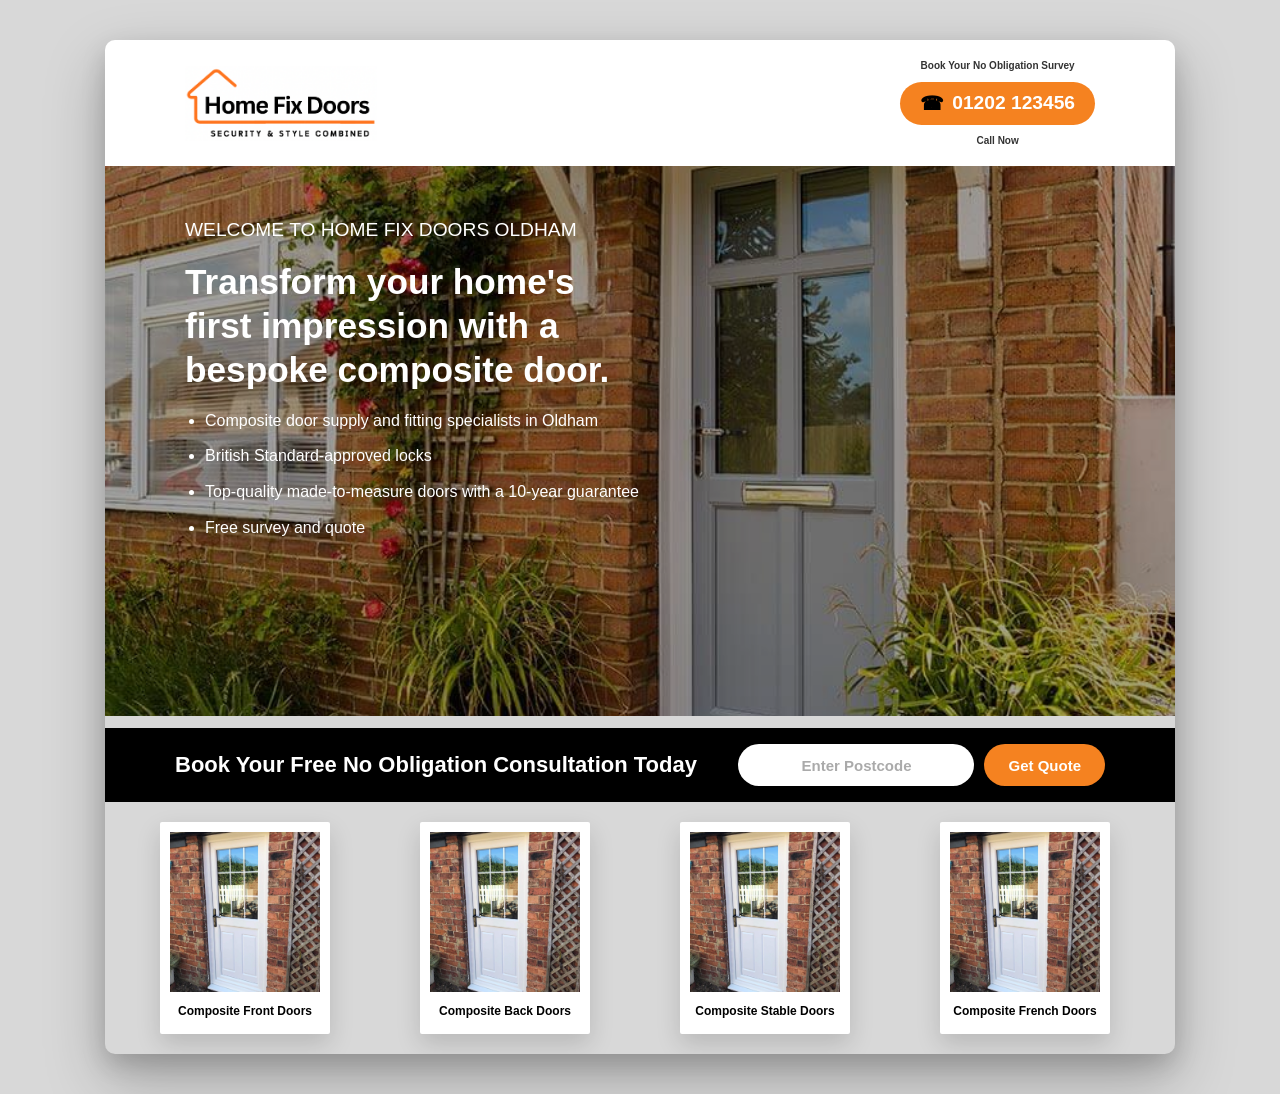
==== index.html @ a2a71e78 "Quote Banner & Doors Section Added" ====
<!DOCTYPE html>
<html lang="en">

<head>
    <meta charset="UTF-8">
    <meta name="viewport" content="width=device-width, initial-scale=1.0">
    <title>Home Fix Doors</title>
    <link rel="stylesheet" href="style.css">
</head>

<body>

    <div class="brochure">

        <section class="logo-banner">

            <img src="docs/logo.png" alt="Home Fix Doors Logo" class="logo">

            <div class="phone-section">

                <p class="phone-text-top">Book Your No Obligation Survey</p>

                <a href="tel:01202123456" class="phone-btn">
                    <span class="phone-icon">☎</span>
                    01202 123456
                </a>

                <p class="phone-text-bottom">Call Now </p>
            </div>

        </section>

        <section class="hero">

            <img src="docs/placeholder.jpg" alt="">

            <div class="hero-overlay"></div>

            <div class="hero-content">

                <p>WELCOME TO HOME FIX DOORS OLDHAM</p>

                <h1>Transform your home's<br>
                    first impression with a<br>
                    bespoke composite door.
                </h1>


                <ul>
                    <li>Composite door supply and fitting specialists in Oldham</li>
                    <li>British Standard-approved locks</li>
                    <li>Top-quality made-to-measure doors with a 10-year guarantee</li>
                    <li>Free survey and quote</li>
                </ul>

            </div>

        </section>

        <section class="quote-banner">

            <div class="banner-content">
                <h2>Book Your Free No Obligation Consultation Today</h2>

                <form class="quote-form">
                    <input
                        type="text"
                        placeholder="Enter Postcode"
                    />

                    <button type="submit">Get Quote</button>
                </form>
            </div>

        </section>

        <section class="doors-section">

            <div class="door-grid">

                <div class="door-card">
                    <img src="docs/doorplace.jpg" alt="">
                    <h3>Composite Front Doors</h3>
                </div>

                <div class="door-card">
                    <img src="docs/doorplace.jpg" alt="">
                    <h3>Composite Back Doors</h3>
                </div>

                <div class="door-card">
                    <img src="docs/doorplace.jpg" alt="">
                    <h3>Composite Stable Doors</h3>
                </div>

                <div class="door-card">
                    <img src="docs/doorplace.jpg" alt="">
                    <h3>Composite French Doors</h3>
                </div>

            </div>

        </section>

        <section class="fitted">

        </section>

        <section class="hours">

        </section>

        <section class="owner">

        </section>

        <section class="reviews">

        </section>

        <section class="popular">

        </section>

        <section class="whychoose">

        </section>

        <section class="whatis">

        </section>

        <section class="faqs">

        </section>

        <section class="quote">

        </section>

        </div>

    </div>
    
</body>

</html>
---- style.css ----
body {
    margin: 0;
    padding: 40px;

    background: #d8d8d8;
    font-family: Arial, Arial, Helvetica, sans-serif;
}

.brochure {
    width: min(1070px, 92vw);
    margin: auto;
    background: #d8d8d8;
    border-radius: 10px;
    overflow: hidden;
    box-shadow: 0 10px 25px rgba(0,0,0,0.15),
                0 25px 60px rgba(0,0,0,0.25);
}

.logo-banner {
    display: flex;
    justify-content: space-between;
    align-items: center;

    padding: 10px 80px;
    background: white;
}

.logo {
    height: 75px;
    width: auto;
}

.phone-section {
    display: flex;
    flex-direction: column;
    align-items: center;
    text-align: center;
    gap: 0.5px;
}

.phone-text-top,
.phone-text-bottom {
    font-size: 10px;
    font-weight: bold;
    color: #333;
}

.phone-btn {
    display: inline-flex;
    align-items: center;
    gap: 8px;

    padding: 10px 20px;

    background: #f58220;
    color: white;

    text-decoration: none;

    font-size: 1.2rem;
    font-weight: bold;

    border-radius: 50px;

    transition: 0.3s ease;
}

.phone-btn:hover {
    background: #e46f10;
    transform: translateY(-2px);
}

.phone-icon {
    font-size: 1.2rem;
    color: black;
}

.hero {
    position: relative;
    height: 550px;
    overflow: hidden;
}

.hero > img {
    width: 100%;
    height: 100%;
    object-fit: cover;
}

.hero-overlay {
    position: absolute;
    inset: 0;
    background: rgba(0,0,0,0.35);
}

.hero-content {
    position: absolute;
    top: 40%;
    left: 60px;
    transform: translateY(-50%);
    color: white;
    max-width: 600px;
}

.hero-content h1 {
    font-size: 2.2rem;
    margin-bottom: 15px;
    line-height: 1.25;
    margin: 0;
    padding-left: 20px;
}

.hero-content p {
    font-size: 1.2rem;
    line-height: 1.5;
    margin: 0;
    padding-left: 20px;
    margin-bottom: 15px;
}

.hero-content li {
    margin-bottom: 10px;
    line-height: 1.6;
}

.quote-banner {
    background: #000;
    padding: 16px 70px;
    color: #fff;
    margin-top: 12px;
}

.banner-content {
    display: flex;
    align-items: center;
    justify-content:space-between;
    gap: 20px;
}

.banner-content h2 {
    margin: 0;
    font-size: 22px;
    font-weight: 700;
    line-height: 1.2;
}

.quote-form {
    display: flex;
    align-items: center;
    gap: 10px;
    flex-shrink: 0;
}

.quote-form input {
    width: 200px;
    height: 42px;
    border: none;
    border-radius: 30px;
    padding: 0 18px;
    font-size: 15px;
    text-align: center;
    outline: none;
}

.quote-form input::placeholder {
    color: #aaa;
    font-weight:600;
}

.quote-form button {
    height: 42px;
    padding: 0 24px;
    border: none;
    border-radius: 30px;
    background: #f58220;
    color: white;
    font-size: 15px;
    cursor: pointer;
    font-weight: 700;
    transition: 0.2s;
}

.quote-form button:hover {
    background: #e46f10;
    transform: translateY(-2px);
}

.doors-section {
    padding: 20px;
}

.door-grid {
    display: grid;
    grid-template-columns: repeat(4, 180px);
    justify-content: center;    
    column-gap: 80px;
    row-gap: 40px;
}

.door-card {
    width: 150px;
    background: #fff;
    padding: 10px 10px 16px;
    border-radius: 2px;
    box-shadow: 0 10px 25px rgba(0,0,0,0.15);
}

.door-card img {
    width: 100%;
    height: 160px;
    object-fit: cover;
    display: block;
}

.door-card h3 {
    margin: 12px 0 0;
    text-align: center;
    font-size: 12px;
    font-weight: 600;
}

.fitted {

}

.hours {

}

.owner {

}

.reviews {

}

.popular {

}

.whychoose {

}

.whatis {

}

.faqs {

}
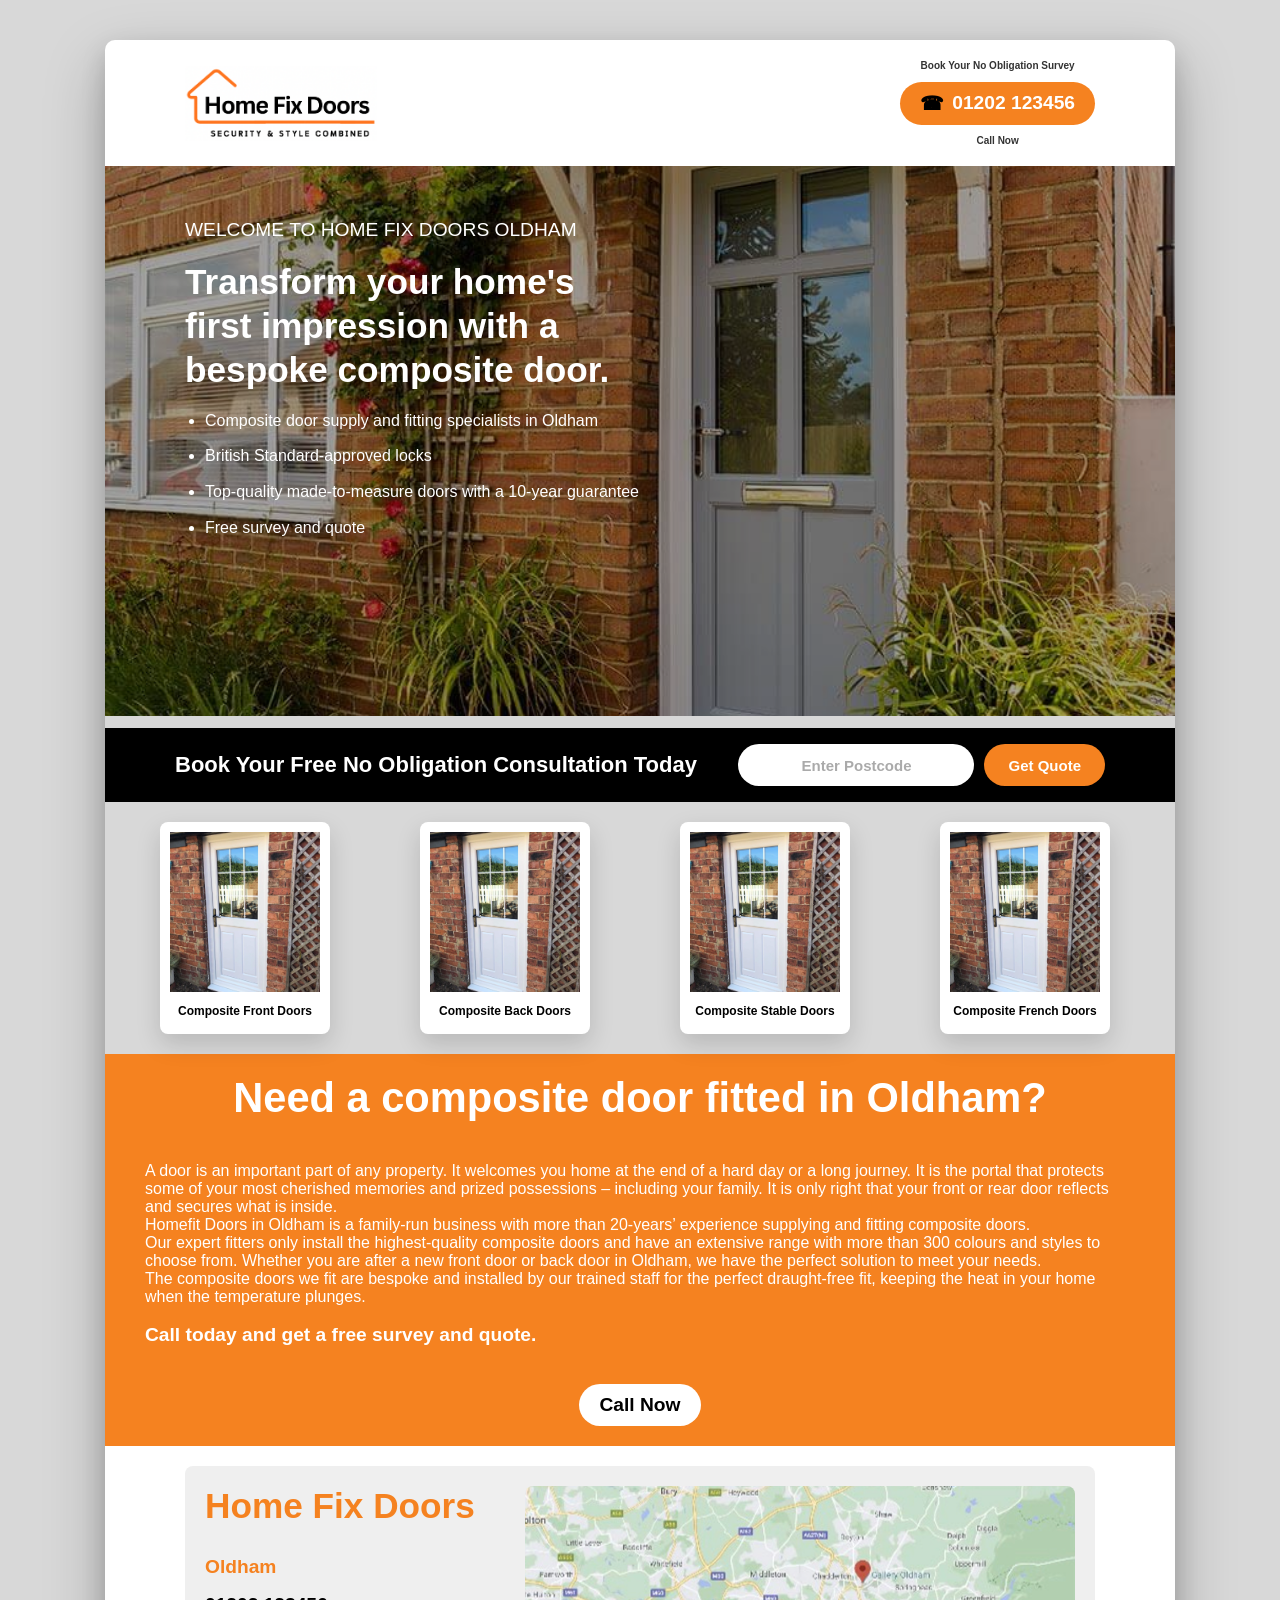
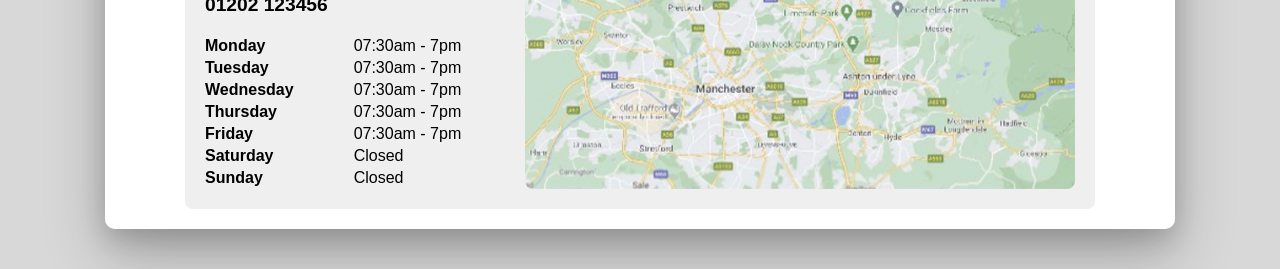
==== commit 032a32d3: "Fitted & Opening Hours Sections Now Added" ====
--- a/index.html
+++ b/index.html
@@ -102,11 +102,78 @@
 
         </section>
 
-        <section class="fitted">
-
-        </section>
-
-        <section class="hours">
+        <section class="fitted-section">
+
+            <div class="fitted-section">
+                <h1>Need a composite door fitted in Oldham?</h1>
+                <p>A door is an important part of any property. It welcomes you home at the end of a hard day or a long journey. It is the portal that protects
+                   some of your most cherished memories and prized possessions – including your family. It is only right that your front or rear door reflects
+                   and secures what is inside.<br>
+                   Homefit Doors in Oldham is a family-run business with more than 20-years’ experience supplying and fitting composite doors.<br>
+                   Our expert fitters only install the highest-quality composite doors and have an extensive range with more than 300 colours and styles to
+                   choose from. Whether you are after a new front door or back door in Oldham, we have the perfect solution to meet your needs.<br>
+                   The composite doors we fit are bespoke and installed by our trained staff for the perfect draught-free fit, keeping the heat in your home
+                   when the temperature plunges.</p>
+                <br>
+                <h2>Call today and get a free survey and quote.</h2>
+                <br>
+                <a href="tel:01202123456" class="call-btn">
+                    Call Now
+                </a>
+            </div>
+
+        </section>
+
+        <section class="opening-section">
+
+            <div class="opening-card">
+                
+                <div class="opening-text">
+                    <h1>Home Fix Doors</h1>
+                    <h2>Oldham</h2>
+                    <h3>01202 123456</h3>
+                    <table class="hours-table">
+                        <tr>
+                            <td>Monday</td>
+                            <td>07:30am - 7pm</td>
+                        </tr>
+                        <tr>
+                            <td>Tuesday</td>
+                            <td>07:30am - 7pm</td>
+                        </tr>
+                        <tr>
+                            <td>Wednesday</td>
+                            <td>07:30am - 7pm</td>
+                        </tr>
+                        <tr>
+                            <td>Thursday</td>
+                            <td>07:30am - 7pm</td>
+                        </tr>
+                        <tr>
+                            <td>Friday</td>
+                            <td>07:30am - 7pm</td>
+                        </tr>
+                        <tr>
+                            <td>Saturday</td>
+                            <td>Closed</td>
+                        </tr>
+                        <tr>
+                            <td>Sunday</td>
+                            <td>Closed</td>
+                        </tr>
+                    </table>
+                    
+                </div>
+
+                <div class="opening-map">
+                    <img src="docs/map.png" alt="">
+                </div>
+
+                <div class="opening-map">
+
+                </div>
+
+            </div>
 
         </section>
 
@@ -137,8 +204,6 @@
         <section class="quote">
 
         </section>
-
-        </div>
 
     </div>
     
--- a/style.css
+++ b/style.css
@@ -201,7 +201,7 @@
     width: 150px;
     background: #fff;
     padding: 10px 10px 16px;
-    border-radius: 2px;
+    border-radius: 8px;
     box-shadow: 0 10px 25px rgba(0,0,0,0.15);
 }
 
@@ -219,13 +219,128 @@
     font-weight: 600;
 }
 
-.fitted {
-
-}
-
-.hours {
-
-}
+.fitted-section {
+    background: #f58220;
+    color: #fff;
+    padding: 10px 20px;
+    text-align: center;
+}
+
+.fitted-content {
+    max-width: 900px;
+    margin: 0 auto;
+}
+
+.fitted-section h1 {
+    margin: 0 0 20px;
+    font-size: 2.6rem;
+    font-weight: 700;
+    text-align: center;
+    padding-bottom: 20px;
+}
+
+.fitted-section p {
+    margin: 0;
+    font-size: 1rem;
+    text-align: left;
+}
+
+.fitted-section h2 {
+    margin: 0 0 20px;
+    font-size: 1.2rem;
+    font-weight: 700;
+    text-align: left;
+}
+
+.call-btn {
+    display: inline-flex;
+    align-items: center;
+    gap: 8px;
+
+    padding: 10px 20px;
+
+    background: #fff;
+    color: black;
+
+    text-decoration: none;
+
+    font-size: 1.2rem;
+    font-weight: bold;
+
+    border-radius: 50px;
+
+    transition: 0.3s ease;
+}
+
+.call-btn:hover {
+    background: #e8e8e8;
+    transform: translateY(-2px);
+}
+
+.opening-section {
+    background: #fff;
+    padding: 20px 80px;
+}
+
+.opening-card {
+    background: #efefef;
+    display: grid;
+    grid-template-columns: 1fr 550px;
+    align-items: start;
+    padding: 20px;
+    border-radius: 8px;
+}
+
+.opening-text {
+    max-width: 520px;
+}
+
+.opening-text h1 {
+    margin-top: 0;
+    color: #f58220;
+    font-size: 2.2rem;
+    line-height: 1.15;
+}
+
+.opening-text h2 {
+    margin-top: 0;
+    color: #f58220;
+    font-size: 1.2rem;
+    line-height: 1.15;
+}
+
+.opening-text h3 {
+    margin-top: 0;
+    color: black;
+    font-size: 1.2rem;
+    line-height: 1.15;
+}
+
+.opening-map {
+    height: 100%;
+}
+
+.opening-map img {
+    width: 100%;
+    height: 100%;
+    object-fit: cover;
+    display: block;
+    border-radius: 8px;
+}
+
+.hours-table {
+    border-collapse: collapse;
+}
+
+.hours-table td {
+    padding: 2px 0;
+}
+
+.hours-table td:first-child {
+    padding-right: 60px;
+    font-weight: bold;
+}
+
 
 .owner {
 
@@ -249,4 +364,191 @@
 
 .faqs {
 
+}
+
+
+/* CSS Styling to make page responsive on tablet size screens */
+
+
+@media (max-width: 900px) {
+    body {
+        padding: 20px;
+    }
+
+    .logo-banner {
+        padding: 10px 30px;
+    }
+
+    .hero-content {
+        left: 35px;
+        max-width: 520px;
+    }
+
+    .banner-content {
+        flex-direction: column;
+        text-align: center;
+    }
+
+    .door-grid {
+        grid-template-columns: repeat(2, 180px);
+        column-gap: 50px;
+    }
+
+    .fitted-section {
+        padding: 50px 40px;
+    }
+
+    .fitted-section h1 {
+        font-size: 2.1rem;
+    }
+
+    .fitted-section h2 {
+        font-size: 1.6rem;
+    }
+
+    .fitted-section p {
+        max-width: 100%;
+        font-size: 1.1rem;
+    }
+
+    .opening-section {
+        padding: 50px 40px;
+    }
+
+    .opening-card {
+        grid-template-columns: 1fr;
+        gap: 30px;
+        padding: 40px
+    }
+
+    .opening-map img {
+        height: 320px;
+    }
+}
+
+
+/* CC Styling to make page responsive on mobile size screens */
+
+@media (max-width: 600px) {
+    body {
+        padding: 10px;
+    }
+
+    .logo-banner {
+        flex-direction :column;
+        gap: 15px;
+        padding: 18px 20px;
+
+    }
+
+    .logo {
+        height: 60px;
+    }
+
+    .hero {
+        height: 520px;
+    }
+
+    .hero-content {
+        left: 20px;
+        right: 20px;
+        top: 50%;
+        max-width: none;
+    }
+
+    .hero-content h1 {
+        font-size: 1.7rem;
+        padding-left: 0
+    }
+
+    .hero-content p {
+        font-size: 1rem;
+        padding-left: 0;
+    }
+
+    .hero-content ul {
+        padding-left: 20px;
+    }
+
+    .quote-banner {
+        padding: 20px;
+    }
+
+    .quote-form {
+        flex-direction: column;
+        width: 100%;
+    }
+
+    .quote-form input,
+    .quote-form button {
+        width: 100%;
+        box-sizing: border-box;
+    }
+
+    .door-grid {
+        grid-template-columns: 1fr;
+        justify-items: center;
+    }
+
+    .door-card {
+        width: 180px;
+    }
+
+    .fitted-section {
+        padding: 40px 20px;
+    }
+
+    .fitted-section h1 {
+        font-size: 1.7rem;
+        line-height: 1.2;
+        margin-bottom: 20px;
+    }
+
+    .fitted-section h2 {
+        font-size: 0.8rem;
+        line-height: 0.8;
+        margin-bottom: 20px;
+    }
+
+    .fitted-section p {
+        max-width: 100%;
+        font-size: 1rem;
+        line-height: 1.7;
+        text-align: left;
+    }
+
+    .opening-section {
+        padding: 40px 20px;
+    }
+
+    .opening-card {
+        grid-template-columns: 1fr;
+        gap: 25px;
+        padding: 30px 20px;
+    }
+
+    .opening-text h1 {
+        font-size: 1.8rem;
+    }
+
+    .opening-text h2 {
+        font-size: 1.4rem;
+    }
+
+    .opening-text h3 {
+        font-size: 1.4rem;
+    }
+
+    .hours-table td:first-child {
+        width: 120px;
+    }
+
+    .hours-table td {
+        font-size: 0.95rem;
+        padding: 2px 0;
+    }
+
+    .opening-map img {
+        height: 260px;
+    }
 }
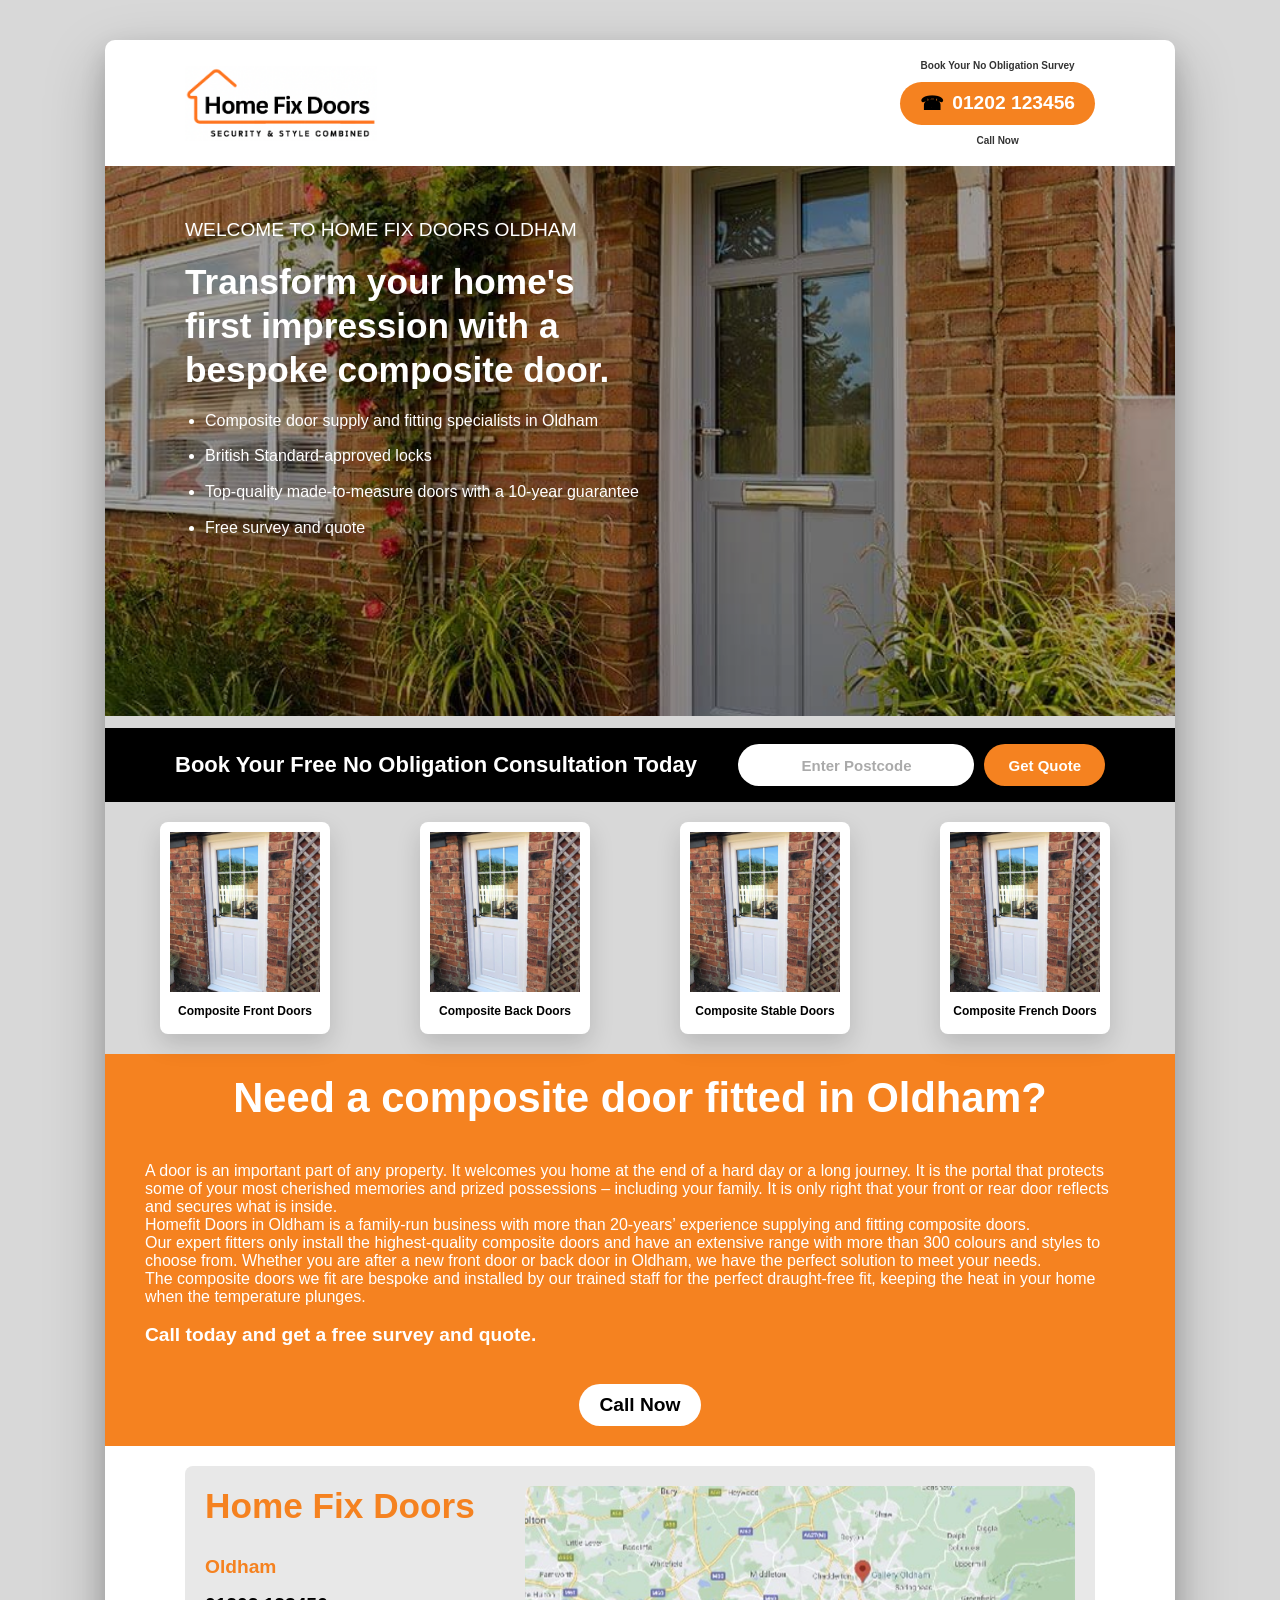
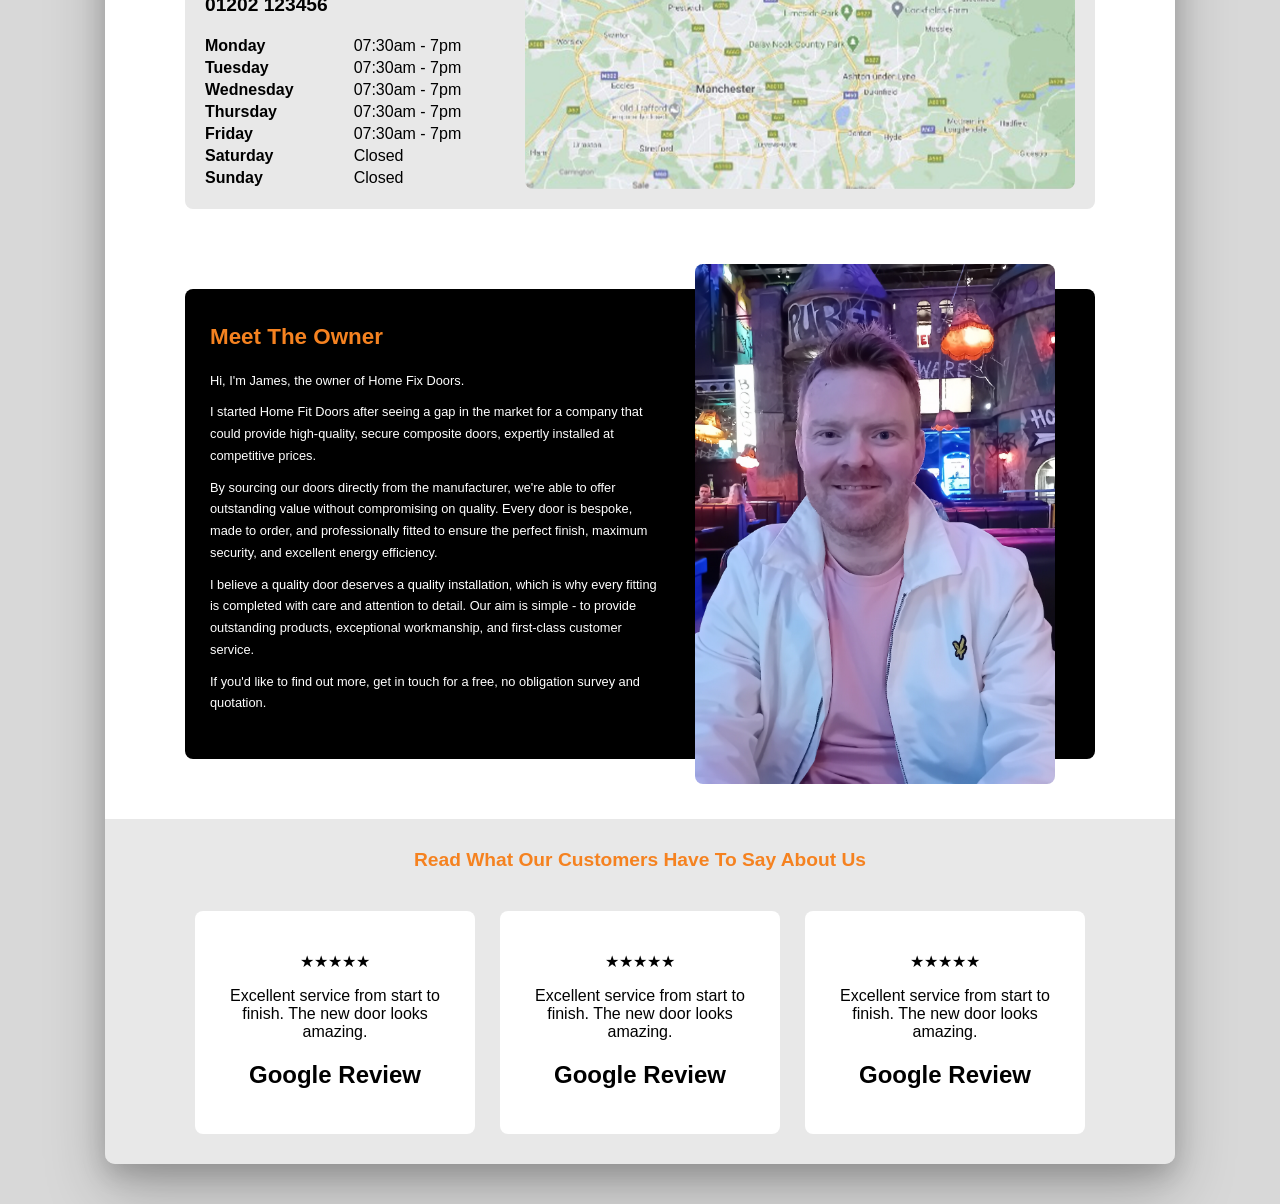
==== commit 9cb4798a: "Meet The Owner & Reviews Section Added" ====
--- a/index.html
+++ b/index.html
@@ -177,11 +177,61 @@
 
         </section>
 
-        <section class="owner">
-
-        </section>
-
-        <section class="reviews">
+        <section class="boss-section">
+
+            <div class="boss-card">
+
+                <div class="boss-text">
+                    <h1>Meet The Owner</h1>
+                    <p>Hi, I'm James, the owner of Home Fix Doors.</p>
+                    <p>I started Home Fit Doors after seeing a gap in the market for a company that
+                       could provide high-quality, secure composite doors, expertly installed at
+                       competitive prices.
+                    </p>
+                    <p>By sourcing our doors directly from the manufacturer, we're able to offer
+                       outstanding value without compromising on quality. Every door is bespoke,
+                       made to order, and professionally fitted to ensure the perfect finish,
+                       maximum security, and excellent energy efficiency.
+                    </p>
+                    <p>I believe a quality door deserves a quality installation, which is why every
+                       fitting is completed with care and attention to detail. Our aim is simple - to
+                       provide outstanding products, exceptional workmanship, and first-class
+                       customer service.
+                    </p>
+                    <p>If you'd like to find out more, get in touch for a free, no obligation survey
+                       and quotation.
+                    </p>
+                </div>
+
+                <div class="boss-image">
+                    <img src="docs/me.jpg" alt="">
+                </div>
+
+            </div>
+
+        </section>
+
+        <section class="reviews-section">
+
+            <h1>Read What Our Customers Have To Say About Us</h1>
+
+            <div class="reviews-grid">
+                <div class="review-card">
+                    <p>★★★★★</p>
+                    <p>Excellent service from start to finish. The new door looks amazing.</p>
+                    <h2>Google Review</h2>
+                </div>
+                <div class="review-card">
+                    <p>★★★★★</p>
+                    <p>Excellent service from start to finish. The new door looks amazing.</p>
+                    <h2>Google Review</h2>
+                </div>
+                <div class="review-card">
+                    <p>★★★★★</p>
+                    <p>Excellent service from start to finish. The new door looks amazing.</p>
+                    <h2>Google Review</h2>
+                </div>
+            </div>
 
         </section>
 
--- a/style.css
+++ b/style.css
@@ -283,7 +283,7 @@
 }
 
 .opening-card {
-    background: #efefef;
+    background: #e8e8e8;
     display: grid;
     grid-template-columns: 1fr 550px;
     align-items: start;
@@ -342,12 +342,81 @@
 }
 
 
-.owner {
-
-}
-
-.reviews {
-
+.boss-section {
+    background: #fff;
+    padding: 60px 80px;
+}
+
+.boss-card {
+    position: relative;
+    min-height: 360px;
+    background: #000;
+    color: #fff;
+    display: grid;
+    grid-template-columns: 52% 35%;
+    gap: 50px;
+    align-items: center;
+    padding: 35px 25px;
+    border-radius: 8px;
+    overflow: visible;
+}
+
+.boss-image {
+    position: absolute;
+    right: 40px;
+    top: 50%;
+    transform: translateY(-50%);
+    width: 360px;
+    height: 520px;   
+}
+
+.boss-image img {
+    width: 100%;
+    height: 100%;
+    object-fit: cover;
+    display: block;
+    border-radius: 8px;
+}
+
+.boss-text h1 {
+    font-size: 1.4rem;
+    line-height: 1.15;
+    margin: 0 0 20px;
+    color: #f58220;
+}
+
+.boss-text p {
+    font-size: 0.8rem;
+    line-height: 1.7;
+    margin: 0;
+    margin-bottom: 10px;
+}
+
+.reviews-section {
+    background: #e8e8e8;
+    padding: 30px 80px;
+    text-align: center;
+}
+
+.reviews-section h1 {
+    color: #f58220;
+    font-size: 1.2rem;
+    margin: 0 0 40px;
+}
+
+.reviews-grid {
+    display: flex;
+    justify-content: center;
+    gap: 25px;
+    flex-wrap: wrap;
+}
+
+.review-card {
+    background: #fff;
+    padding: 25px;
+    width: 280px;
+    border-radius: 8px;
+    box-sizing: border-box;
 }
 
 .popular {
@@ -423,6 +492,30 @@
 
     .opening-map img {
         height: 320px;
+    }
+
+    .boss-section {
+        padding: 80px 40px;
+    }
+
+    .boss-card {
+        min-height: auto;
+        padding:  40px;
+        grid-template-columns: 1fr;
+        gap: 30px;
+    }
+
+    .boss-image {
+        position : relative;
+        right: auto;
+        top: auto;
+        transform: none;
+        width: 100%;
+        height: auto;
+    }
+
+    .boss-image img {
+        height: 420px;
     }
 }
 
@@ -551,4 +644,40 @@
     .opening-map img {
         height: 260px;
     }
+
+    .boss-section {
+        padding: 60px 20px;
+    }
+
+    .boss-card {
+        min-height: auto;
+        padding: 30px 20px;
+        grid-template-columns: 1fr;
+        gap: 25px;
+        text-align: left;
+    }
+
+    .boss-text h1 {
+        font-size: 1.7rem;
+        line-height: 1.2;
+    }
+
+    .boss-text p {
+        font-size: 1rem;
+        line-height: 1.6;
+    }
+
+    .boss-image {
+        position: relative;
+        right: auto;
+        top: auto;
+        transform: none;
+        width: 100%;
+        height: auto;
+    }
+
+    .boss-image img {
+        height: 330px;
+        object-fit: cover;
+    }
 }
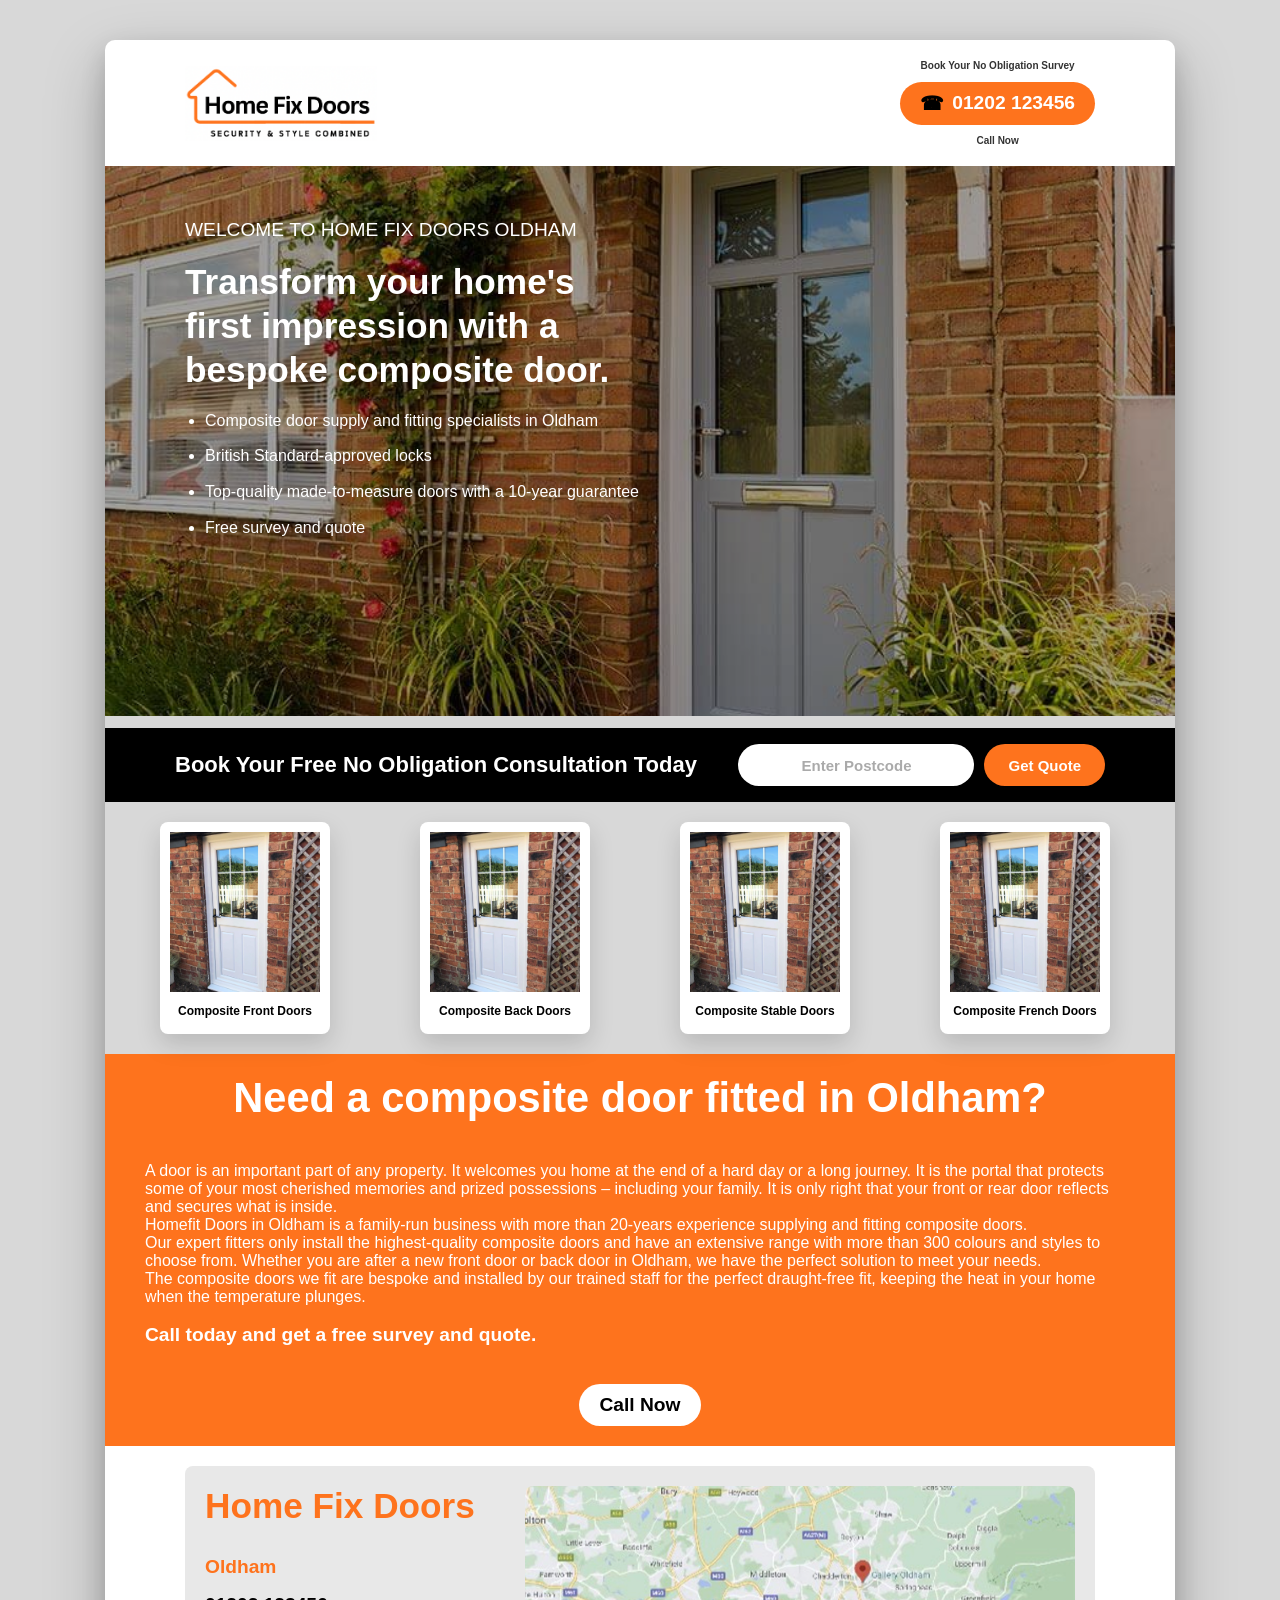
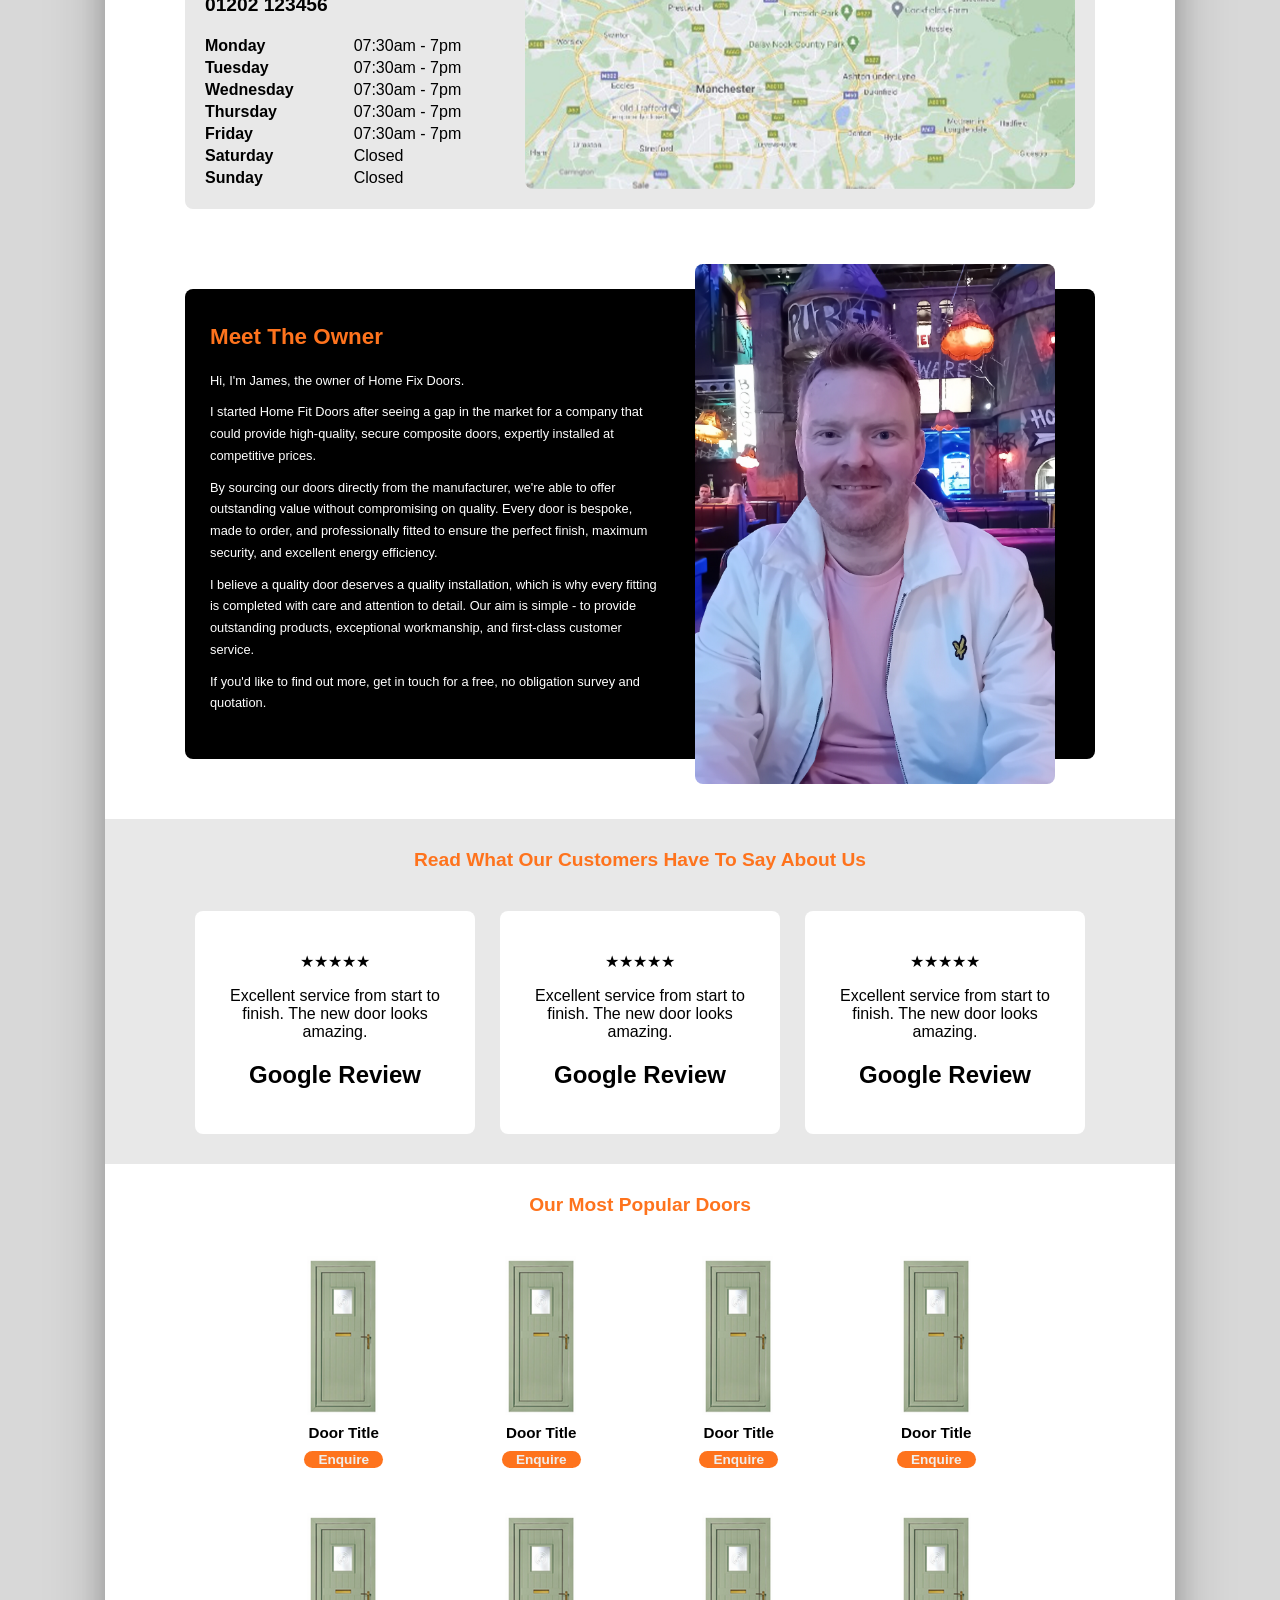
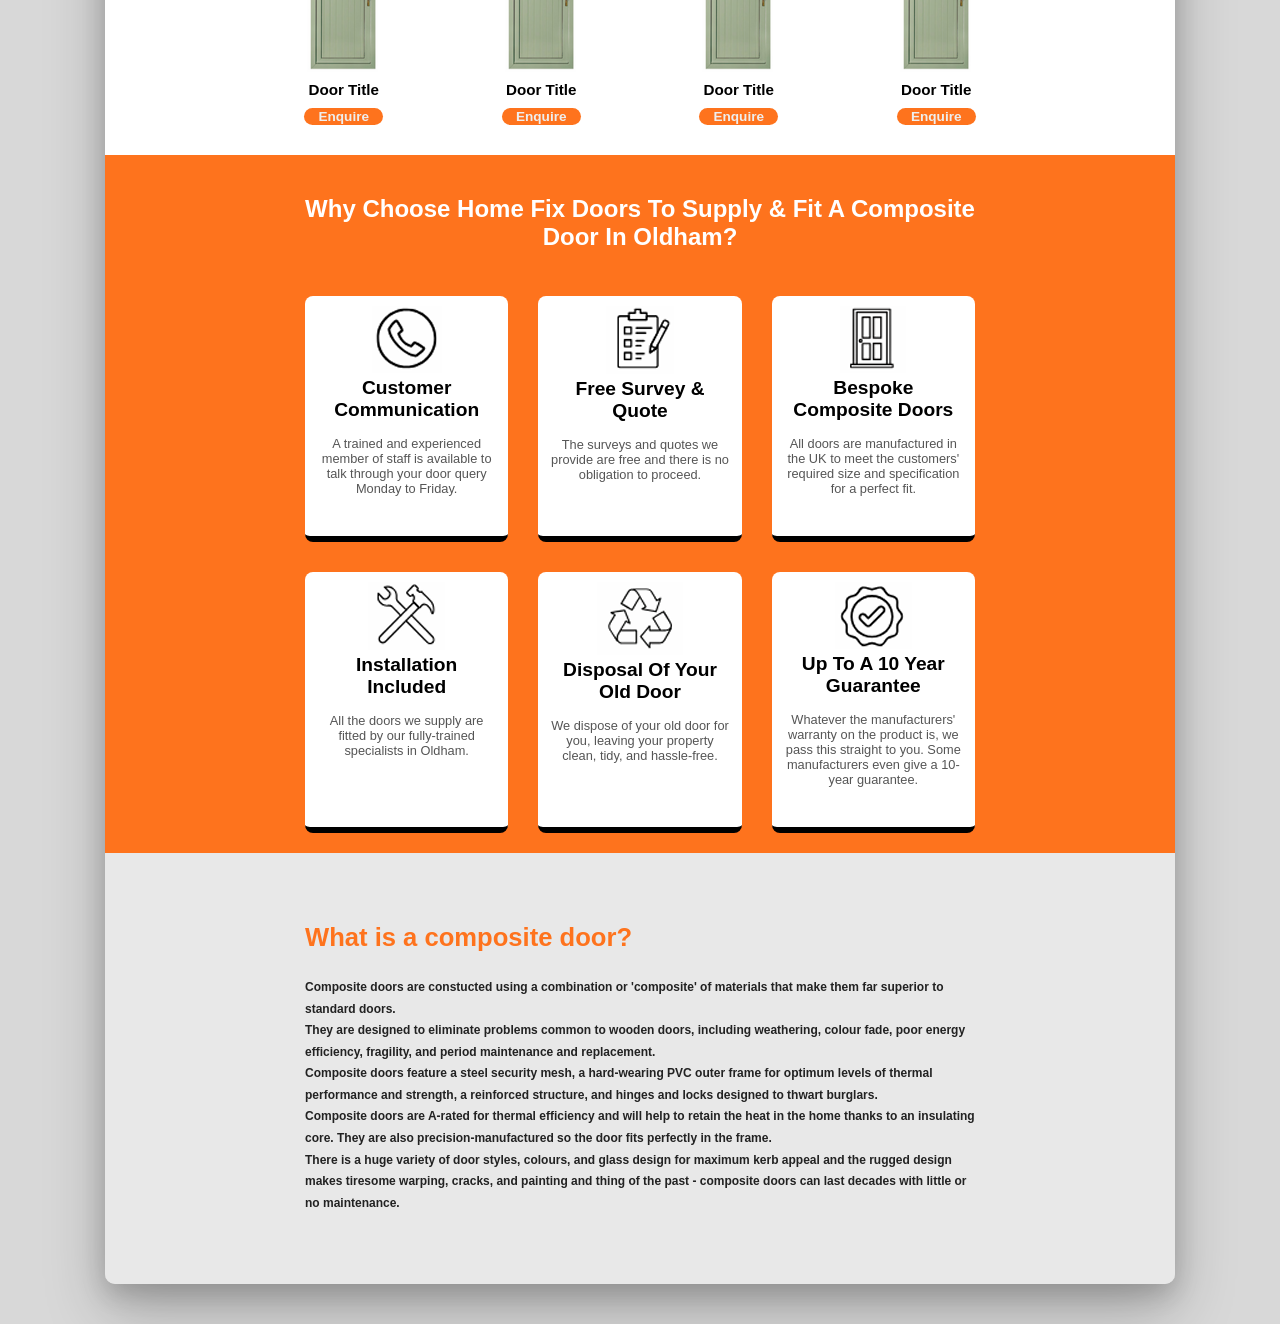
==== commit 5f054309: "Popular Doors, Why Choose Us? & What Is A?  sections all added now" ====
--- a/index.html
+++ b/index.html
@@ -109,7 +109,7 @@
                 <p>A door is an important part of any property. It welcomes you home at the end of a hard day or a long journey. It is the portal that protects
                    some of your most cherished memories and prized possessions – including your family. It is only right that your front or rear door reflects
                    and secures what is inside.<br>
-                   Homefit Doors in Oldham is a family-run business with more than 20-years’ experience supplying and fitting composite doors.<br>
+                   Homefit Doors in Oldham is a family-run business with more than 20-years experience supplying and fitting composite doors.<br>
                    Our expert fitters only install the highest-quality composite doors and have an extensive range with more than 300 colours and styles to
                    choose from. Whether you are after a new front door or back door in Oldham, we have the perfect solution to meet your needs.<br>
                    The composite doors we fit are bespoke and installed by our trained staff for the perfect draught-free fit, keeping the heat in your home
@@ -235,15 +235,130 @@
 
         </section>
 
-        <section class="popular">
-
-        </section>
-
-        <section class="whychoose">
-
-        </section>
-
-        <section class="whatis">
+        <section class="popular-doors-section">
+
+            <h1>Our Most Popular Doors</h1>
+
+            <div class="popular-doors-grid">
+
+                <div class="popular-doors-card">
+                    <img src="docs/popdoor.png" alt="">
+                    <p>Door Title</p>
+                    <a href="#" class="door-btn">Enquire</a>
+                </div>
+
+                <div class="popular-doors-card">
+                    <img src="docs/popdoor.png" alt="">
+                    <p>Door Title</p>
+                    <a href="#" class="door-btn">Enquire</a>
+                </div>
+
+                <div class="popular-doors-card">
+                    <img src="docs/popdoor.png" alt="">
+                    <p>Door Title</p>
+                    <a href="#" class="door-btn">Enquire</a>
+                </div>
+
+                <div class="popular-doors-card">
+                    <img src="docs/popdoor.png" alt="">
+                    <p>Door Title</p>
+                    <a href="#" class="door-btn">Enquire</a>
+                </div>
+
+                <div class="popular-doors-card">
+                    <img src="docs/popdoor.png" alt="">
+                    <p>Door Title</p>
+                    <a href="#" class="door-btn">Enquire</a>
+                </div>
+
+                <div class="popular-doors-card">
+                    <img src="docs/popdoor.png" alt="">
+                    <p>Door Title</p>
+                    <a href="#" class="door-btn">Enquire</a>
+                </div>
+
+                <div class="popular-doors-card">
+                    <img src="docs/popdoor.png" alt="">
+                    <p>Door Title</p>
+                    <a href="#" class="door-btn">Enquire</a>
+                </div>
+
+                <div class="popular-doors-card">
+                    <img src="docs/popdoor.png" alt="">
+                    <p>Door Title</p>
+                    <a href="#" class="door-btn">Enquire</a>
+                </div>
+
+            </div>
+
+        </section>
+
+        <section class="choose-section">
+
+            <h1>Why Choose Home Fix Doors To Supply & Fit A Composite Door In Oldham?</h1>
+
+            <div class="choose-grid">
+
+                <div class="choose-card">
+                    <img src="docs/phoneicon.png">
+                    <h2>Customer Communication</h2>
+                    <p>A trained and experienced member of staff is available to talk through your door query Monday to Friday.</p>
+                </div>
+
+                <div class="choose-card">
+                    <img src="docs/clipboardicon.png">
+                    <h2>Free Survey & Quote</h2>
+                    <p>The surveys and quotes we provide are free and there is no obligation to proceed.</p>
+                </div>
+
+                <div class="choose-card">
+                    <img src="docs/dooricon.png">
+                    <h2>Bespoke Composite Doors</h2>
+                    <p>All doors are manufactured in the UK to meet the customers' required size and specification for a perfect fit.</p>
+                </div>
+
+                <div class="choose-card">
+                    <img src="docs/toolicon.png">
+                    <h2>Installation Included</h2>
+                    <p>All the doors we supply are fitted by our fully-trained specialists in Oldham.</p>
+                </div>
+
+                <div class="choose-card">
+                    <img src="docs/recycleicon.png">
+                    <h2>Disposal Of Your Old Door</h2>
+                    <p>We dispose of your old door for you, leaving your property clean, tidy, and hassle-free.</p>
+                </div>
+
+                <div class="choose-card">
+                    <img src="docs/tickicon.png">
+                    <h2>Up To A 10 Year Guarantee</h2>
+                    <p>Whatever the manufacturers' warranty on the product is, we pass this straight to you. Some manufacturers even give a 10-year guarantee.</p>
+                </div>
+
+            </div>
+
+        </section>
+
+        <section class="whatis-section">
+
+            <div class="whatis-content">
+
+                <h1>What is a composite door?</h1>
+
+                <p>Composite doors are constucted using a combination or 'composite' of materials that make them far superior to
+                   standard doors.</p>
+                <p>They are designed to eliminate problems common to wooden doors, including weathering, colour fade, poor
+                   energy efficiency, fragility, and period maintenance and replacement.</p>
+                <p>Composite doors feature a steel security mesh, a hard-wearing PVC outer frame for optimum levels of thermal
+                   performance and strength, a reinforced structure, and hinges and locks designed to thwart burglars.</p>
+                <p>Composite doors are A-rated for thermal efficiency and will help to retain the heat in the home thanks to an insulating
+                   core. They are also precision-manufactured so the door fits perfectly in the frame.</p>
+                <p>There is a huge variety of door styles, colours, and glass design for maximum kerb appeal and the rugged design
+                   makes tiresome warping, cracks, and painting and thing of the past - composite doors can last decades with little or
+                   no maintenance.
+                </p>
+
+            </div>
 
         </section>
 
--- a/style.css
+++ b/style.css
@@ -1,10 +1,17 @@
+/* CSS styling for the whole body of the document */
+
+
 body {
     margin: 0;
     padding: 40px;
 
     background: #d8d8d8;
-    font-family: Arial, Arial, Helvetica, sans-serif;
-}
+    font-family: Arial, Helvetica, sans-serif;
+}
+
+
+/* CSS styling for the brochure style of the document */
+
 
 .brochure {
     width: min(1070px, 92vw);
@@ -16,6 +23,10 @@
                 0 25px 60px rgba(0,0,0,0.25);
 }
 
+
+/* CSS styling for the logo banner at the top */
+
+
 .logo-banner {
     display: flex;
     justify-content: space-between;
@@ -52,7 +63,7 @@
 
     padding: 10px 20px;
 
-    background: #f58220;
+    background: #fe731d;
     color: white;
 
     text-decoration: none;
@@ -74,6 +85,10 @@
     font-size: 1.2rem;
     color: black;
 }
+
+
+/* CSS styling for the hero/image section */
+
 
 .hero {
     position: relative;
@@ -122,6 +137,10 @@
     margin-bottom: 10px;
     line-height: 1.6;
 }
+
+
+/* CSS styling for the get a quote banner */
+
 
 .quote-banner {
     background: #000;
@@ -172,7 +191,7 @@
     padding: 0 24px;
     border: none;
     border-radius: 30px;
-    background: #f58220;
+    background: #fe731d;
     color: white;
     font-size: 15px;
     cursor: pointer;
@@ -184,6 +203,10 @@
     background: #e46f10;
     transform: translateY(-2px);
 }
+
+
+/* CSS styling for the types of door section */
+
 
 .doors-section {
     padding: 20px;
@@ -219,8 +242,12 @@
     font-weight: 600;
 }
 
+
+/* CSS styling for the need a door fitted section */
+
+
 .fitted-section {
-    background: #f58220;
+    background: #fe731d;
     color: #fff;
     padding: 10px 20px;
     text-align: center;
@@ -276,6 +303,10 @@
     background: #e8e8e8;
     transform: translateY(-2px);
 }
+
+
+/* CSS styling for the business opening hours section */
+
 
 .opening-section {
     background: #fff;
@@ -297,14 +328,14 @@
 
 .opening-text h1 {
     margin-top: 0;
-    color: #f58220;
+    color: #fe731d;
     font-size: 2.2rem;
     line-height: 1.15;
 }
 
 .opening-text h2 {
     margin-top: 0;
-    color: #f58220;
+    color: #fe731d;
     font-size: 1.2rem;
     line-height: 1.15;
 }
@@ -340,6 +371,9 @@
     padding-right: 60px;
     font-weight: bold;
 }
+
+
+/* CSS styling for the meet the boss section */
 
 
 .boss-section {
@@ -382,7 +416,7 @@
     font-size: 1.4rem;
     line-height: 1.15;
     margin: 0 0 20px;
-    color: #f58220;
+    color: #fe731d;
 }
 
 .boss-text p {
@@ -392,6 +426,10 @@
     margin-bottom: 10px;
 }
 
+
+/* CSS styling for the Google reviews section */
+
+
 .reviews-section {
     background: #e8e8e8;
     padding: 30px 80px;
@@ -399,7 +437,7 @@
 }
 
 .reviews-section h1 {
-    color: #f58220;
+    color: #fe731d;
     font-size: 1.2rem;
     margin: 0 0 40px;
 }
@@ -419,24 +457,149 @@
     box-sizing: border-box;
 }
 
-.popular {
-
-}
-
-.whychoose {
-
-}
-
-.whatis {
-
-}
+
+/* CSS styling for the most popular doors section */
+
+
+.popular-doors-section {
+    background: #fff;
+    padding: 30px 175px;
+}
+
+.popular-doors-section h1 {
+    color: #fe731d;
+    text-align: center;
+    font-size: 1.2rem;
+    margin: 0 0 40px;
+}
+
+.popular-doors-card p {
+    margin: 8px 0;
+    font-size: 0.95rem;
+    font-weight: 700;
+}
+
+.popular-doors-grid {
+    display: grid;
+    grid-template-columns: repeat(4, 1fr);
+    justify-items: center;
+    column-gap: 70px;
+    row-gap: 45px;
+}
+
+.popular-doors-card {
+    width: 100px;
+    text-align: center;
+}
+
+.popular-doors-card img {
+    width: 75px;
+    height: 160px;
+    display: block;
+    margin: 0 auto;
+}
+
+.door-btn {
+    display: inline-block;
+    margin-top: 2px;
+    padding: 1px 14px;
+    background: #fe731d;
+    color: #eee;
+    text-decoration: none;
+    font-size: 0.85rem;
+    font-weight: bold;
+    border-radius: 30px;
+    transition: 0.3s ease;
+}
+
+.door-btn:hover {
+    background: #e46f10;
+    transform: translateY(-2px);
+}
+
+
+/* CSS styling for the why choose us section */
+
+
+.choose-section {
+    background: #fe731d;
+    padding: 20px 200px;
+}
+
+.choose-section h1 {
+    color: #fff;
+    text-align: center;
+    font-size: 1.5rem;
+    margin-bottom: 45px;
+}
+
+.choose-grid {
+    display: grid;
+    grid-template-columns: repeat(3, 1fr);
+    gap: 30px;
+}
+
+.choose-card {
+    background: #fff;
+    text-align: center;
+    padding: 10px 10px 40px;
+    border-radius: 8px;
+    position: relative;
+    border-bottom: 6px solid #000;
+}
+
+.choose-card h2 {
+    margin: 0 0 15px;
+    font-size: 1.2rem;
+}
+
+.choose-card p {
+    font-size: 0.8rem;
+    margin: 0;
+    line-height: 1,6;
+    color: #555;
+}
+
+
+/* CSS styling for the what is a composite door section */
+
+
+.whatis-section {
+    background: #e8e8e8;
+    padding: 70px 80px;
+}
+
+.whatis-content {
+    max-width: 670px;
+    margin: 0 auto;
+    text-align: left;
+}
+
+.whatis-content h1 {
+    color: #fe731d;
+    font-size: 1.6rem;
+    margin: 0 0 25px;
+}
+
+.whatis-content p {
+    color: #222;
+    font-size: 0.75rem;
+    line-height: 1.8;
+    margin: 0;
+    text-align: left;
+    font-weight: bold;
+}
+
+
+/* CSS styling for the frequently asked questions section */
+
 
 .faqs {
 
 }
 
 
-/* CSS Styling to make page responsive on tablet size screens */
+/* CSS Styling to make page responsive on middle size tablet size screens - Anything up to 900 pixels */
 
 
 @media (max-width: 900px) {
@@ -517,10 +680,76 @@
     .boss-image img {
         height: 420px;
     }
-}
-
-
-/* CC Styling to make page responsive on mobile size screens */
+
+    .popular-doors-section {
+        padding: 55px 40px;
+    }
+
+    .popular-doors-section h1 {
+        font-size: 1.8rem;
+        margin-bottom: 28px;
+    }
+
+    .popular-doors-grid {
+        grid-template-columns: repeat(2, 1fr);
+        column-gap: 45px;
+        row-gap: 40px;
+    }
+
+    .popular-doors-card {
+        width: 135px;
+    }
+
+    .popular-doors-card img {
+        width: 115px;
+    }
+
+    .popular-doors-card p {
+        font-size: 1rem;
+    }
+
+    .door-btn {
+        padding: 6px 16px;
+        font-size: 0.82rem;
+    }
+
+    .choose-section {
+        padding: 55px 40px;
+    }
+
+    .choose-section h1 {
+        font-size: 2rem;
+        margin-bottom: 35px;
+    }
+
+    .choose-grid {
+        grid-template-columns: repeat(2, 1fr);
+        gap: 25px;
+    }
+
+    .choose-card {
+        padding: 30px 22px 26px;
+    }
+
+    .choose-card i {
+        font-size: 2.5rem;
+        margin-bottom: 16px;
+    }
+
+    .choose-card h3 {
+        font-size: 1.25rem;
+        margin-bottom: 12px;
+    }
+
+    .choose-card p {
+        font-size: 1rem;
+        line-height: 1.5;
+    }
+}
+
+
+/* CSS styling to make page responsive on smaller mobile size screens - Anything under 600 pixels */
+
 
 @media (max-width: 600px) {
     body {
@@ -680,4 +909,71 @@
         height: 330px;
         object-fit: cover;
     }
+
+    .popular-doors-section {
+        padding: 45px 20px;
+    }
+
+    .popular-doors-section h1 {
+        font-size: 1.6rem;
+        margin-bottom: 25px;
+    }
+
+    .popular-doors-grid {
+        grid-template-columns: repeat(2, 1fr);
+        column-gap: 20px;
+        row-gap: 32px;
+    }
+
+    .popular-doors-card {
+        width: 120px;
+    }
+
+    .popular-doors-card img {
+        width: 100px;
+    }
+
+    .popular-doors-card p {
+        margin: 7px 0;
+        font-size: 0.92rem;
+    }
+
+    .door-btn {
+        padding: 5px 14px;
+        font-size: 0.78rem;
+    }
+
+    .choose-section {
+        padding: 45px 20px;
+    }
+
+    .choose-section h1 {
+        font-size: 1.7rem;
+        line-height: 1.2;
+        margin-bottom: 30px;
+    }
+
+    .choose-grid {
+        grid-template-columns: 1fr;
+        gap: 20px;
+    }
+
+    .choose-card {
+        padding: 28px 20px 24px;
+    }
+
+    .choose-card i {
+        font-size: 2.3rem;
+        margin-bottom: 14px;
+    }
+
+    .choose-card h3 {
+        font-size: 1.2rem;
+        margin-bottom: 10px;
+    }
+
+    .choose-card p {
+        font-size: 0.95rem;
+        line-height: 1.5;
+    }
 }
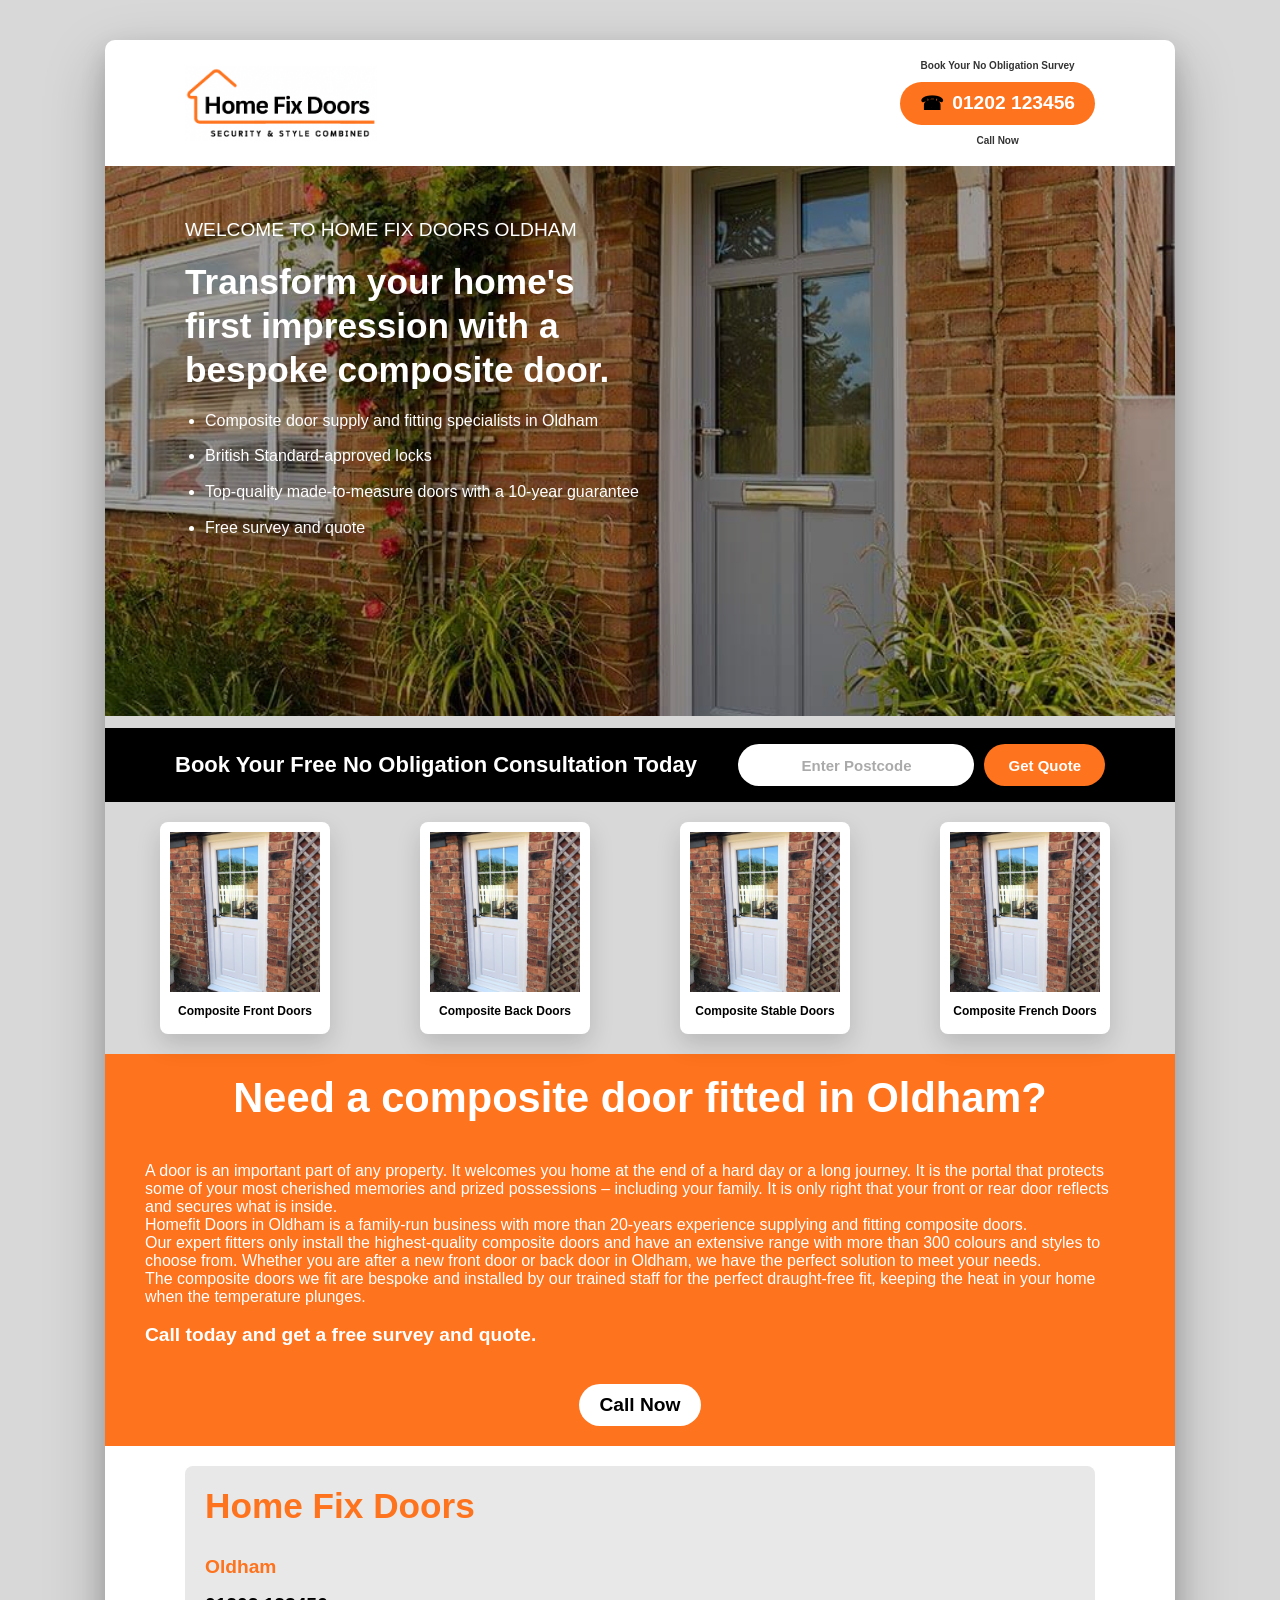
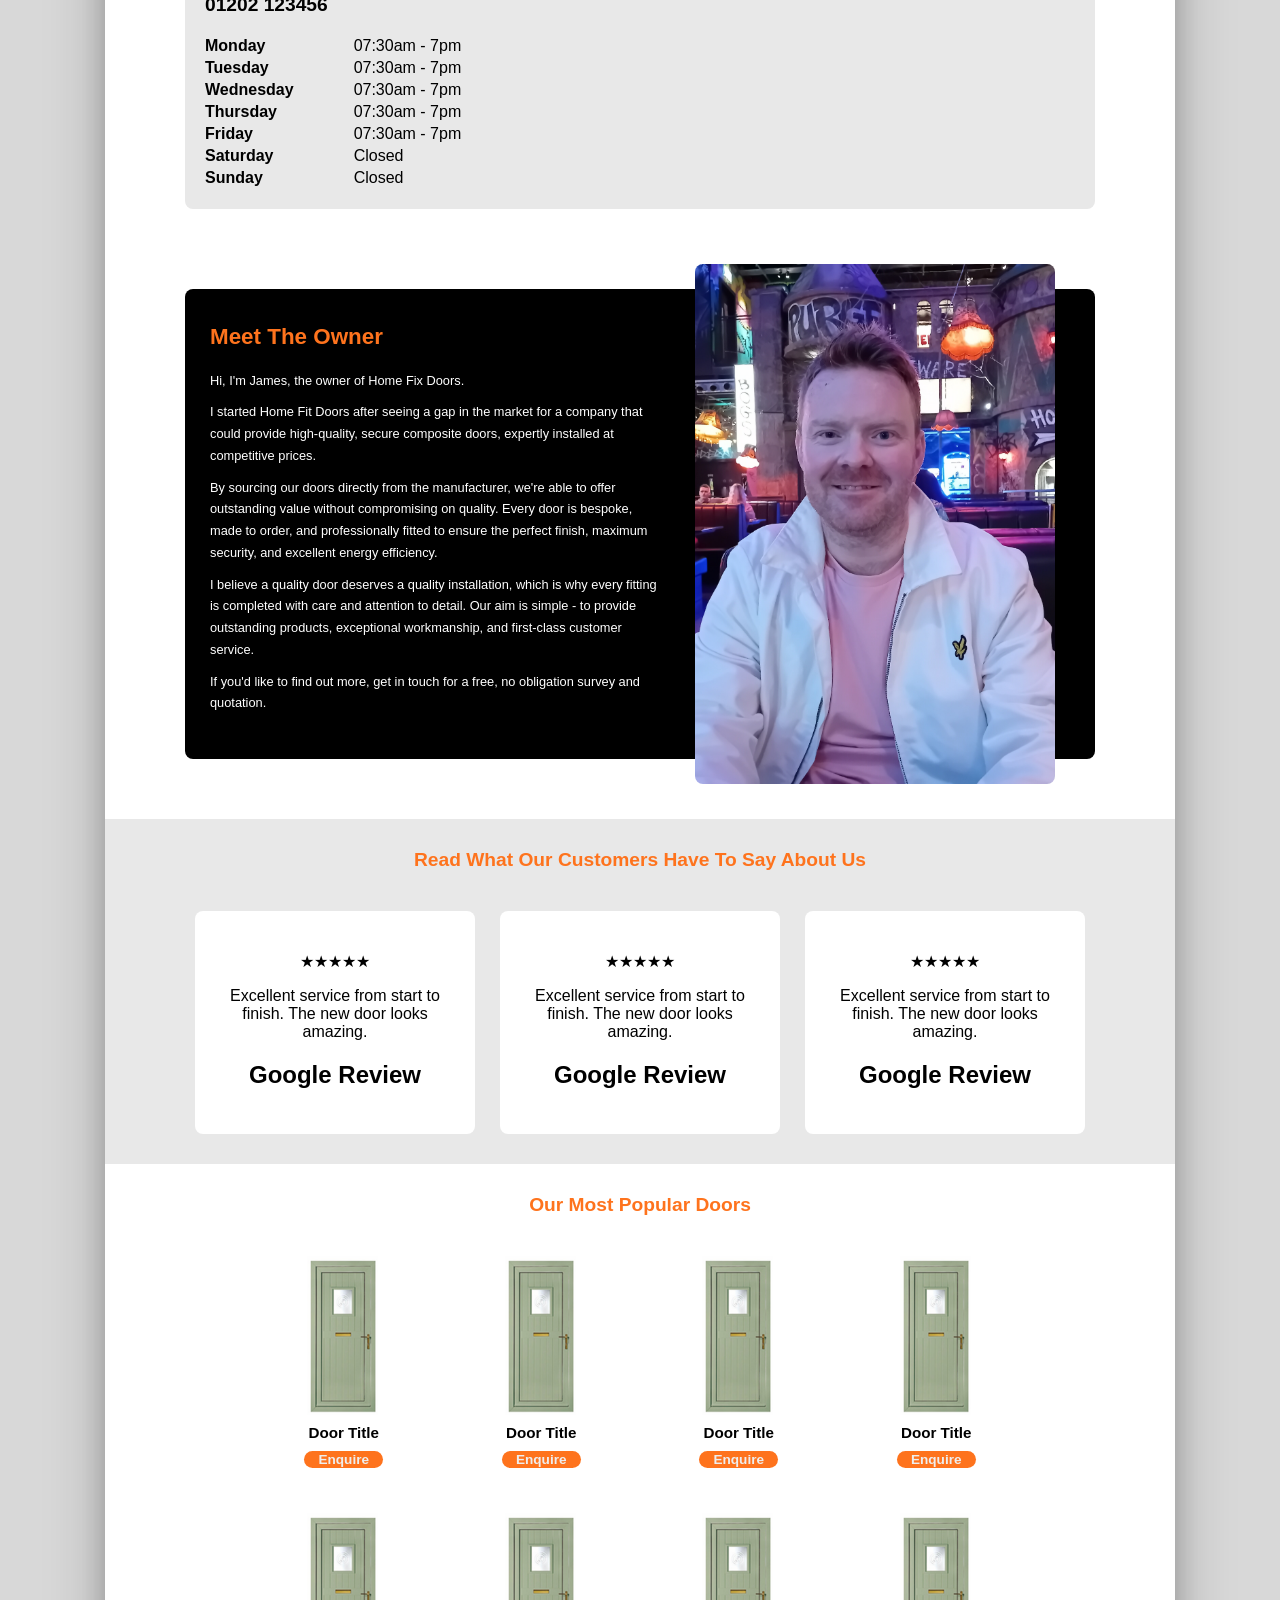
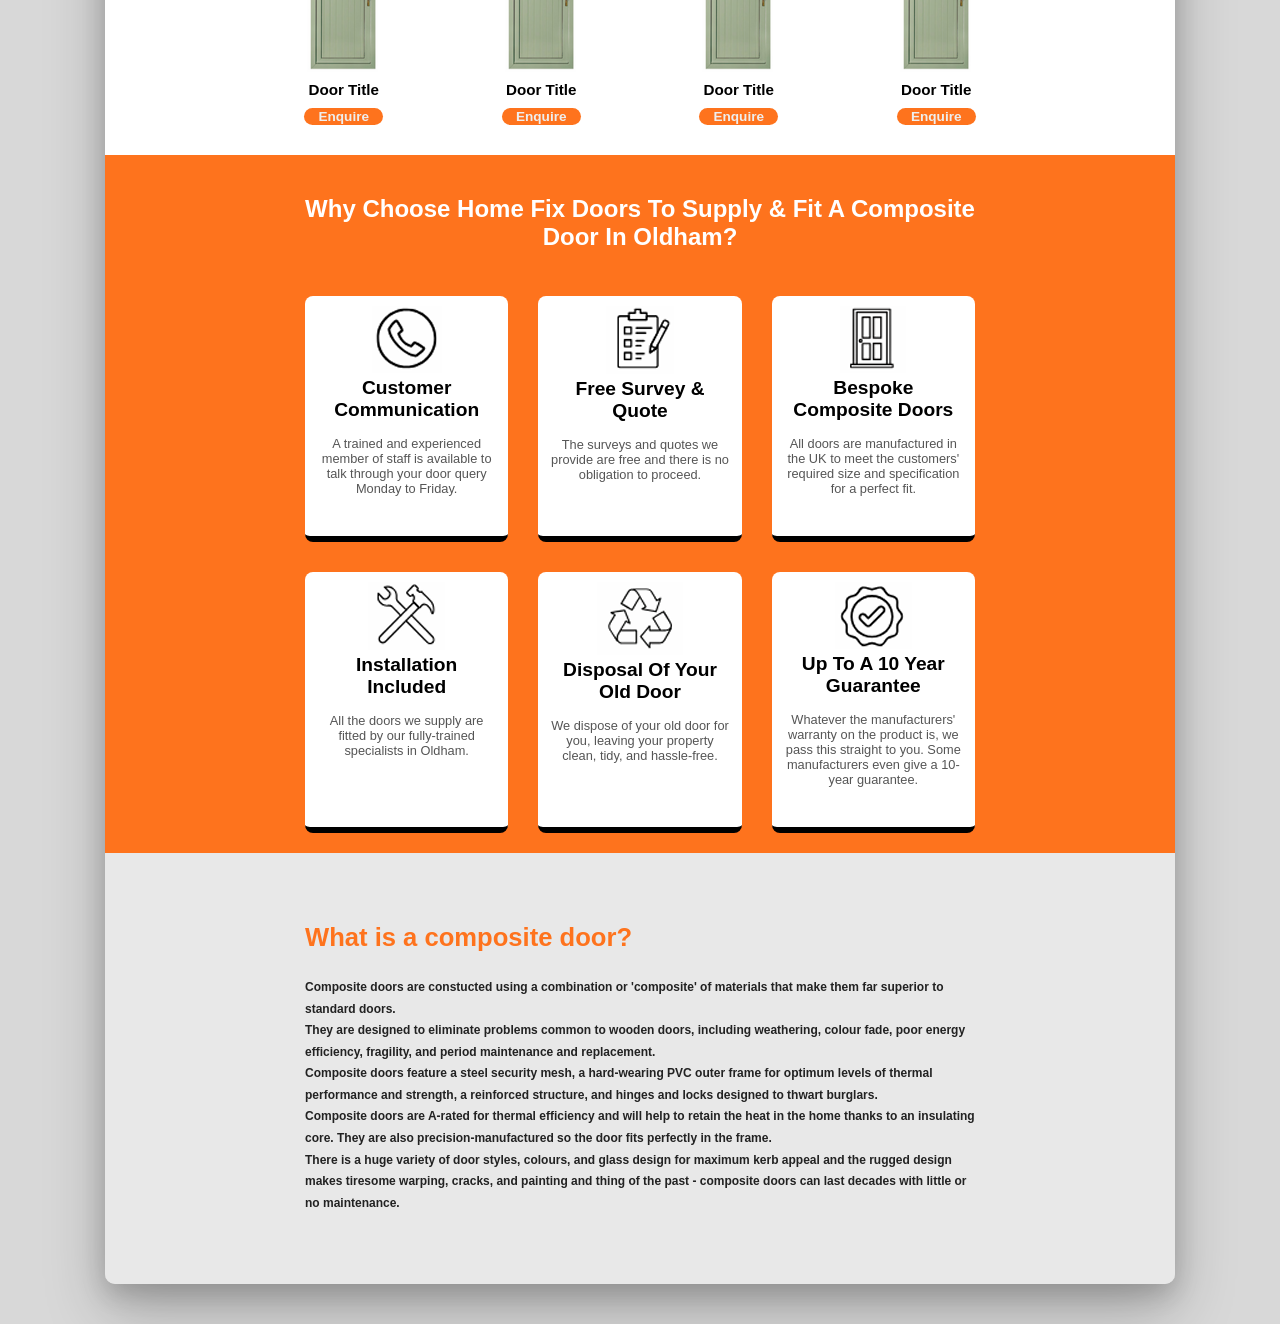
==== commit 82d036d1: "Map Now Responsive Using iFrame Tag & Embedded Google Maps URL" ====
--- a/index.html
+++ b/index.html
@@ -166,7 +166,9 @@
                 </div>
 
                 <div class="opening-map">
-                    <img src="docs/map.png" alt="">
+                    <iframe
+                    src="https://www.google.com/maps/embed?pb=!1m18!1m12!1m3!1d2371.4719714692687!2d-1.0451449230587941!3d53.53148657234359!2m3!1f0!2f0!3f0!3m2!1i1024!2i768!4f13.1!3m3!1m2!1s0x48790f967a7e9c1b%3A0x79dfc593fe6f1ccb!2s7%20Butterill%20Dr%2C%20Armthorpe%2C%20Doncaster%20DN3%203RY!5e0!3m2!1sen!2suk!4v1783692497217!5m2!1sen!2suk" width="600" height="450" style="border:0;" allowfullscreen="" loading="lazy" referrerpolicy="strict-origin-when-cross-origin">
+                    </iframe>                                   
                 </div>
 
                 <div class="opening-map">
--- a/style.css
+++ b/style.css
@@ -351,7 +351,7 @@
     height: 100%;
 }
 
-.opening-map img {
+.opening-map iframe {
     width: 100%;
     height: 100%;
     object-fit: cover;
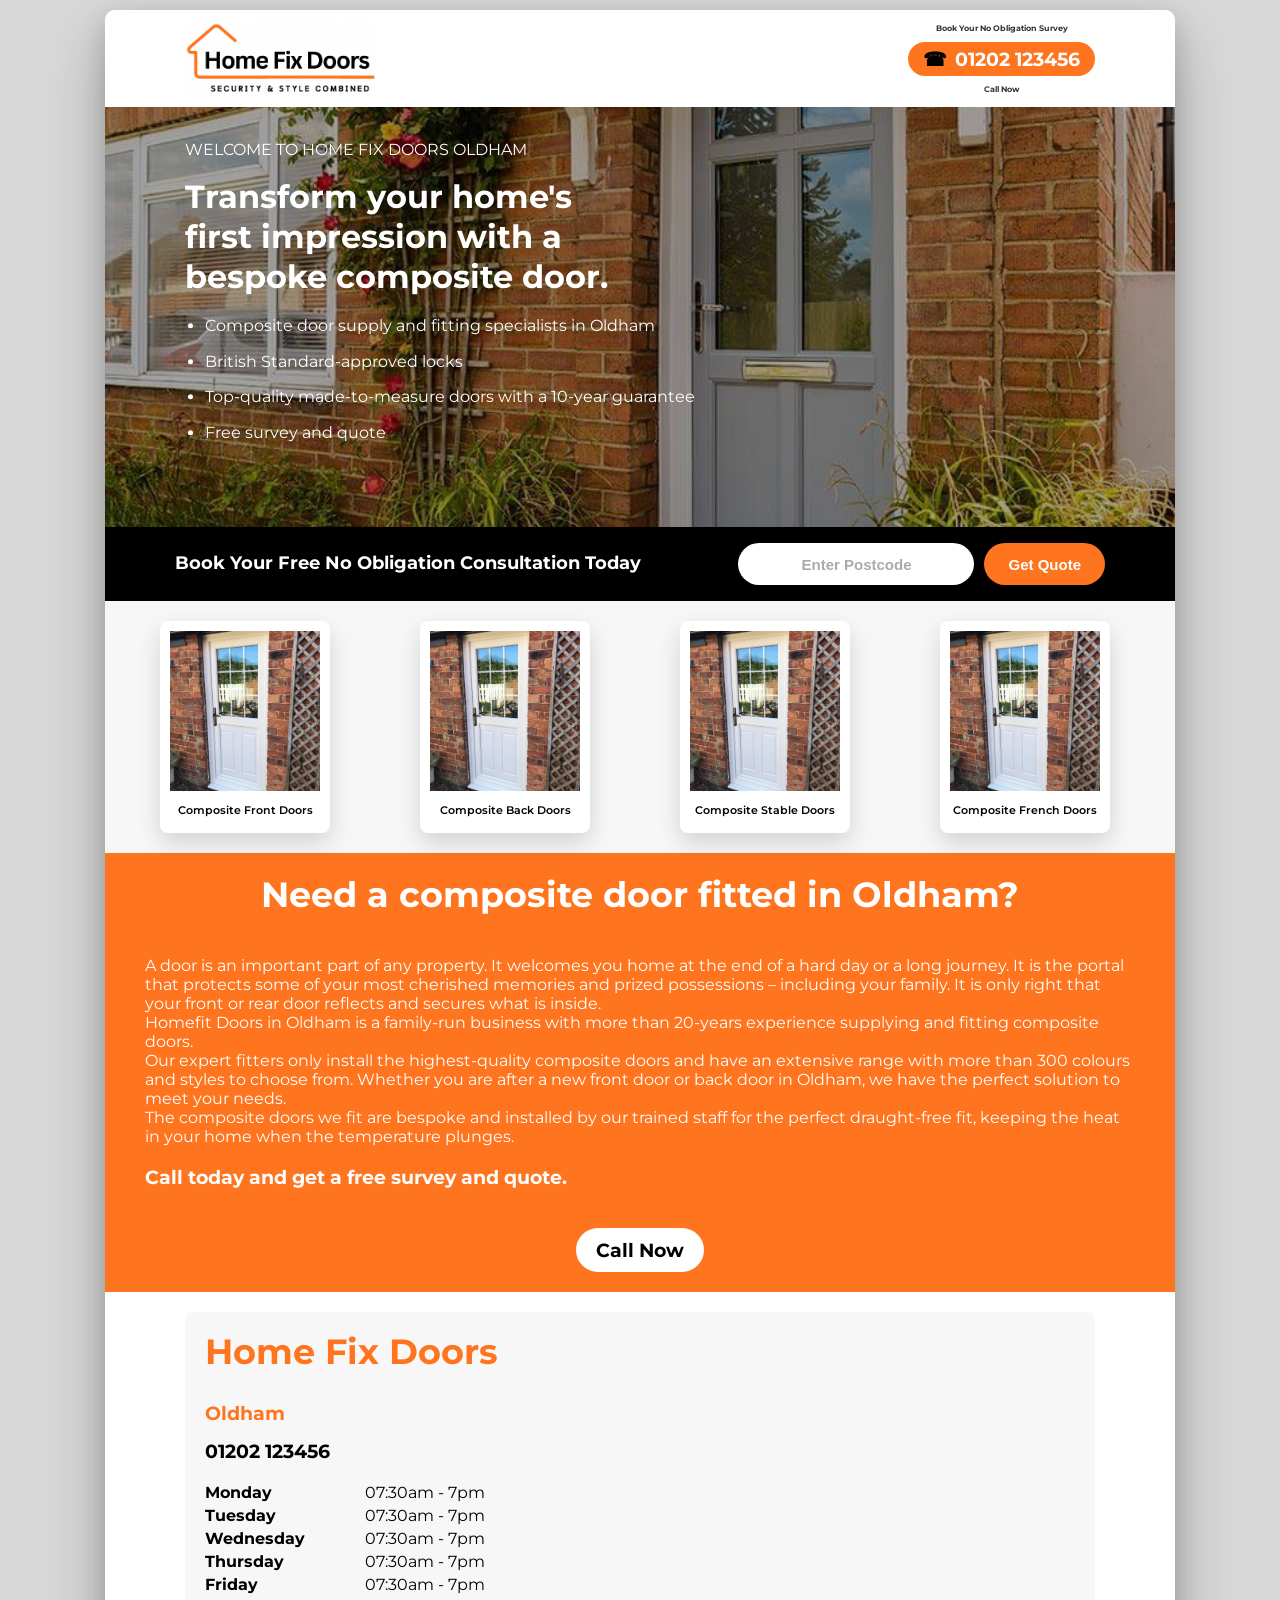
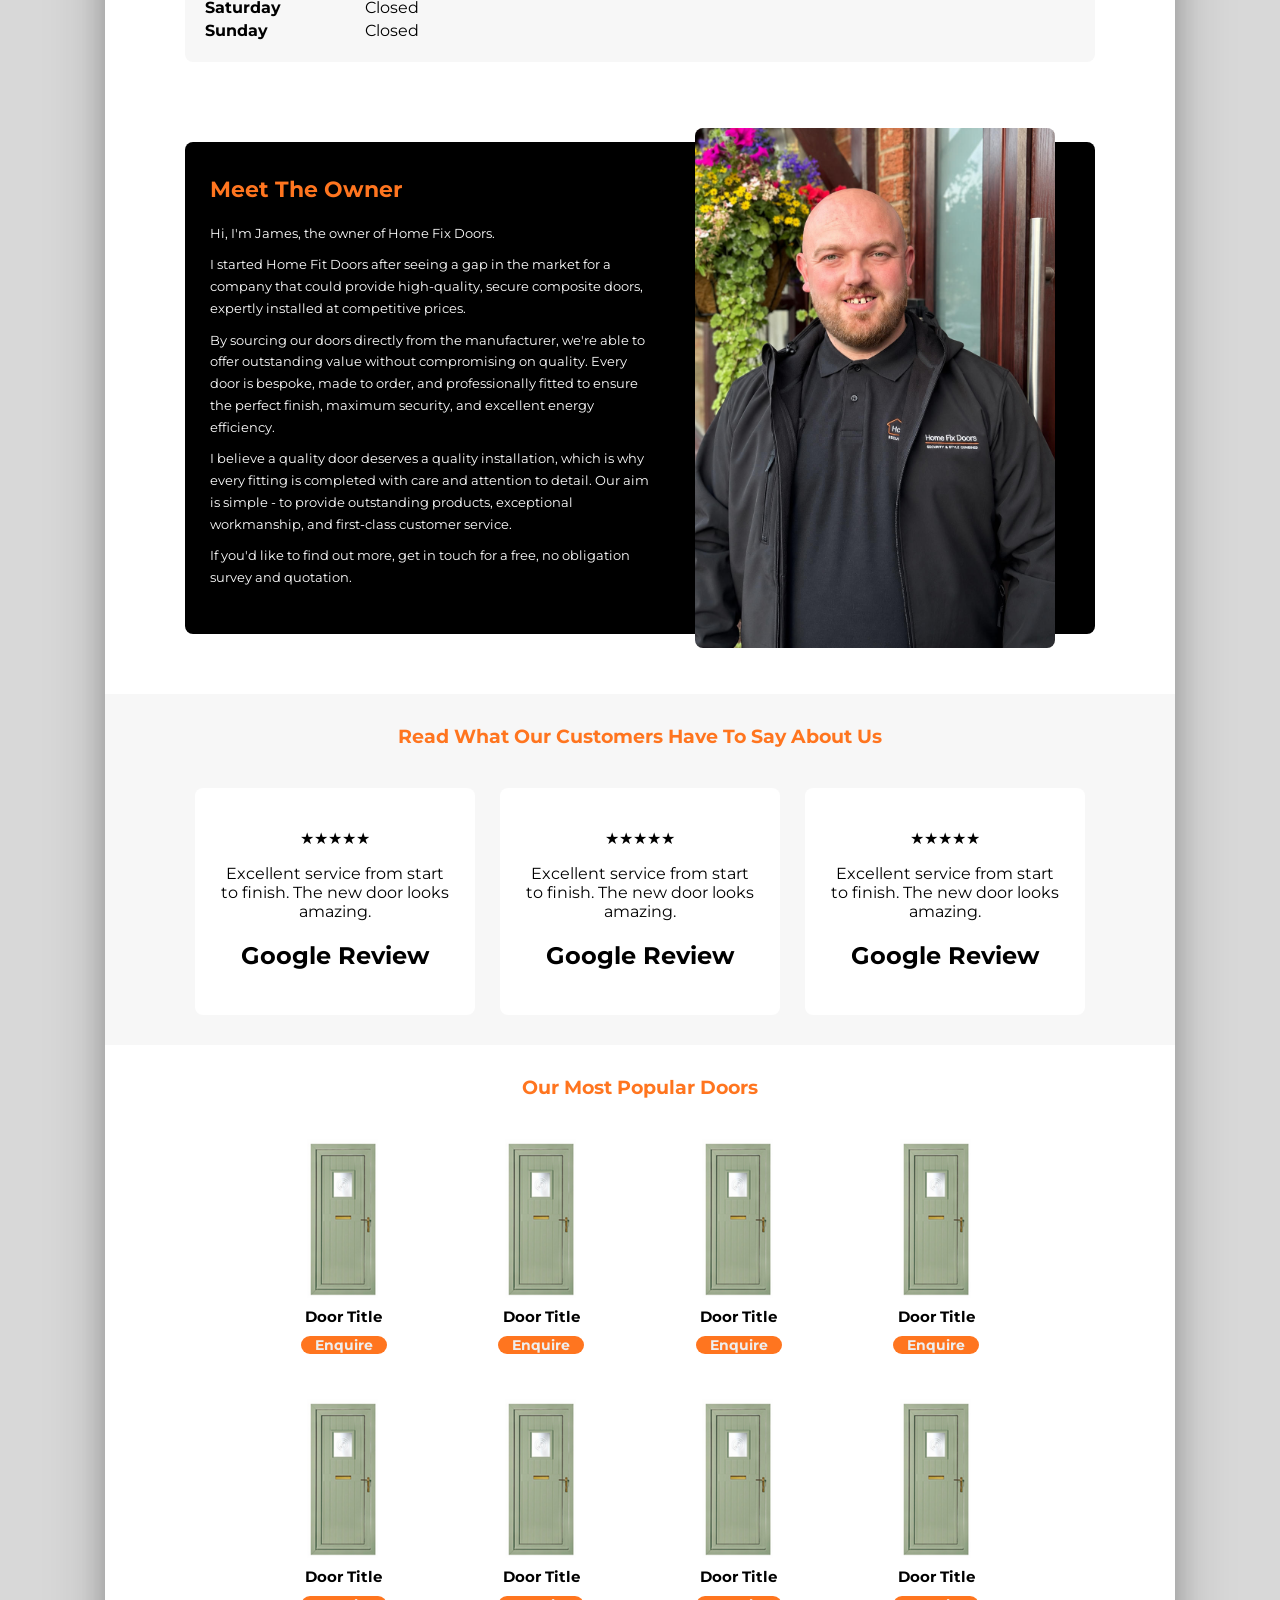
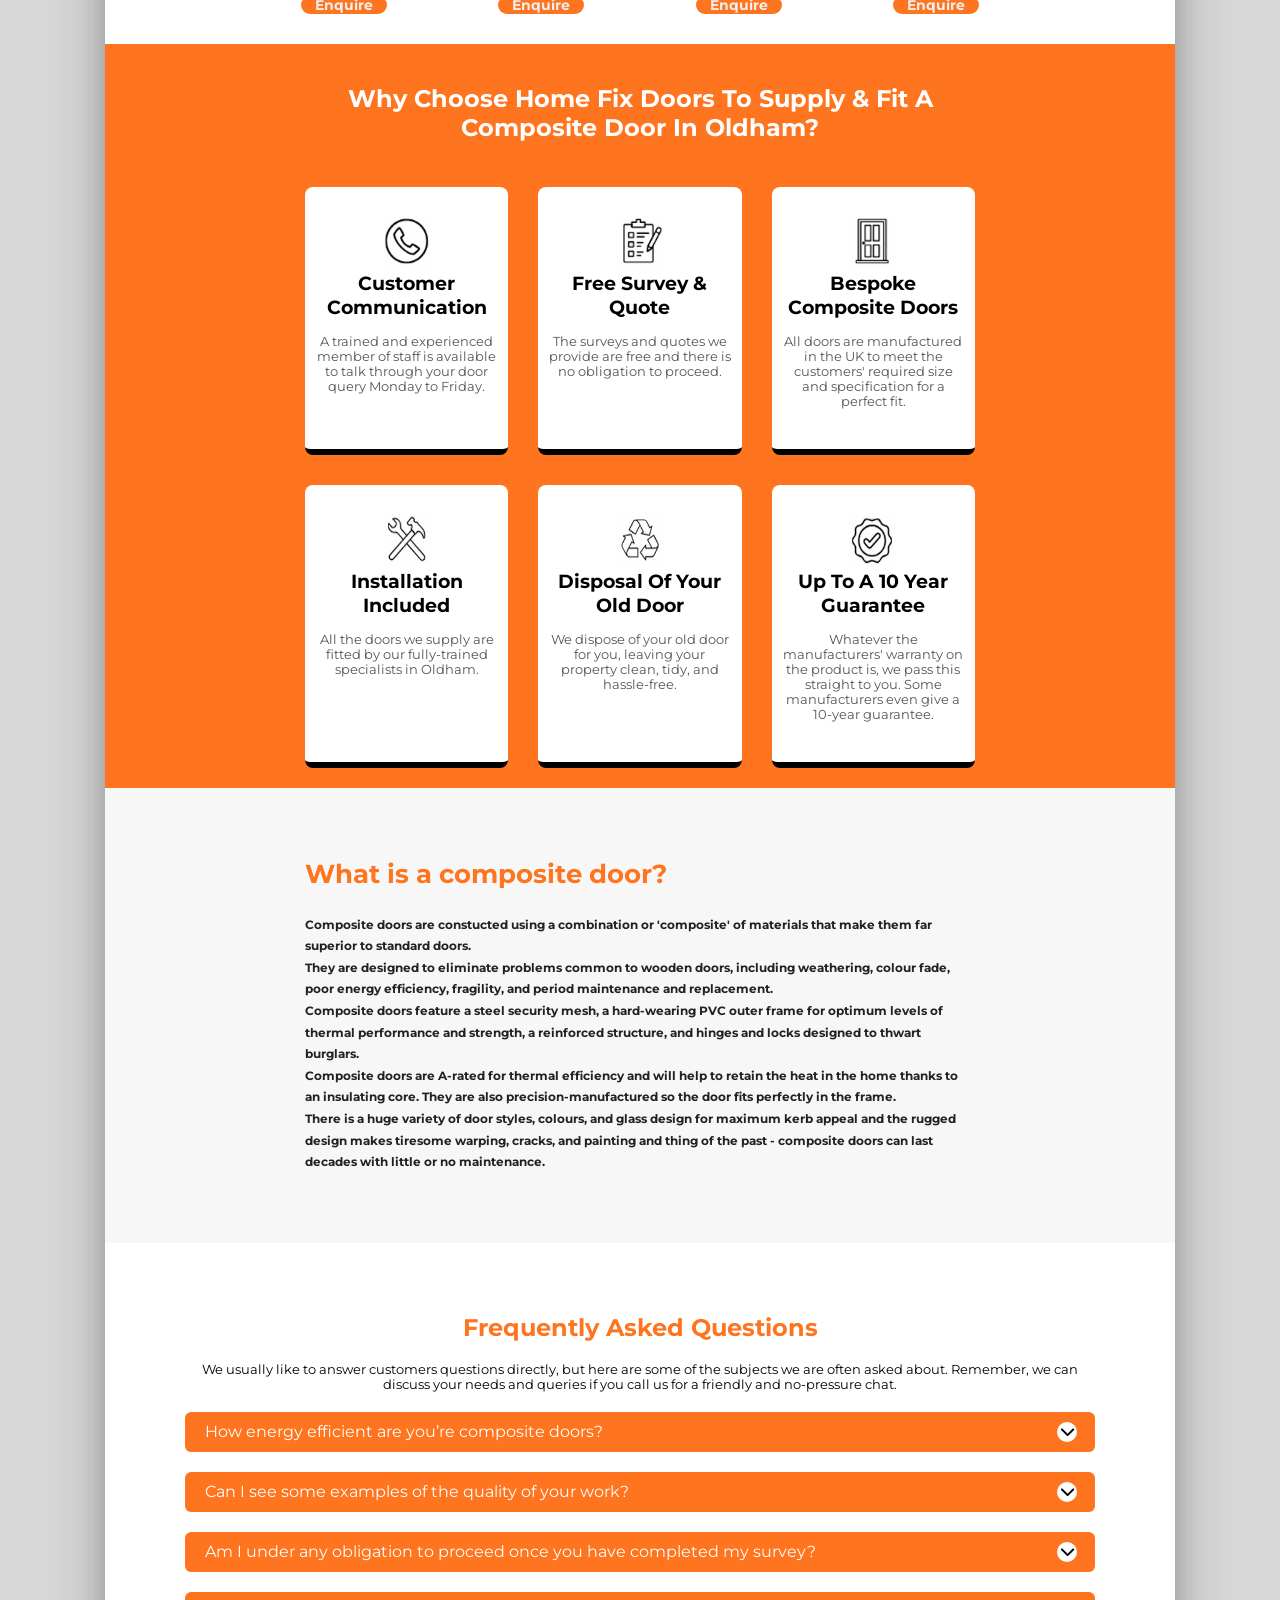
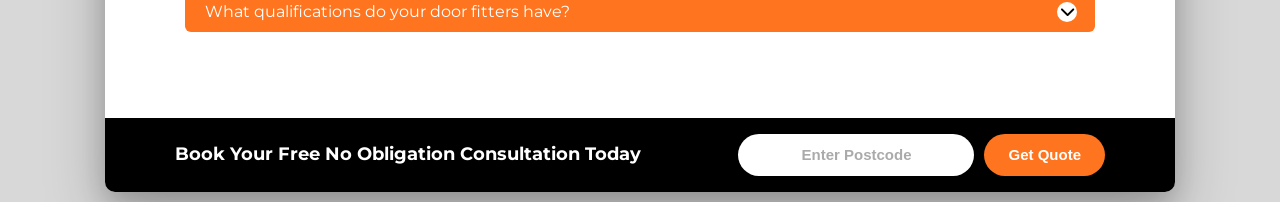
==== commit c20cd4c8: "13.07.2026 @ 15:30 Close To Completion Now" ====
--- a/index.html
+++ b/index.html
@@ -4,8 +4,21 @@
 <head>
     <meta charset="UTF-8">
     <meta name="viewport" content="width=device-width, initial-scale=1.0">
+
     <title>Home Fix Doors</title>
+
+    <link rel="preconnect" href="https://fonts.googleapis.com">
+    <link rel="preconnect" href="https://fonts.gstatic.com" crossorigin>
+
+    <link href="https://fonts.googleapis.com/css2?family=Montserrat:wght@100..900&display=swap" rel="stylesheet">
+
     <link rel="stylesheet" href="style.css">
+
+    <link
+        rel="stylesheet"
+        href="https://cdnjs.cloudflare.com/ajax/libs/font-awesome/6.5.2/css/all.min.css">
+        
+    <script src="script.js" defer></script>
 </head>
 
 <body>
@@ -167,8 +180,8 @@
 
                 <div class="opening-map">
                     <iframe
-                    src="https://www.google.com/maps/embed?pb=!1m18!1m12!1m3!1d2371.4719714692687!2d-1.0451449230587941!3d53.53148657234359!2m3!1f0!2f0!3f0!3m2!1i1024!2i768!4f13.1!3m3!1m2!1s0x48790f967a7e9c1b%3A0x79dfc593fe6f1ccb!2s7%20Butterill%20Dr%2C%20Armthorpe%2C%20Doncaster%20DN3%203RY!5e0!3m2!1sen!2suk!4v1783692497217!5m2!1sen!2suk" width="600" height="450" style="border:0;" allowfullscreen="" loading="lazy" referrerpolicy="strict-origin-when-cross-origin">
-                    </iframe>                                   
+                        src="https://www.google.com/maps/embed?pb=!1m18!1m12!1m3!1d37939.385177178665!2d-2.1348767928405836!3d53.53613642011134!2m3!1f0!2f0!3f0!3m2!1i1024!2i768!4f13.1!3m3!1m2!1s0x487bb0aa67777af1%3A0x18b3b8d9a96b3258!2sOldham!5e0!3m2!1sen!2suk!4v1783936540144!5m2!1sen!2suk" width="600" height="450" style="border:0;" allowfullscreen="" loading="lazy" referrerpolicy="strict-origin-when-cross-origin">
+                    </iframe>                                                      
                 </div>
 
                 <div class="opening-map">
@@ -206,7 +219,7 @@
                 </div>
 
                 <div class="boss-image">
-                    <img src="docs/me.jpg" alt="">
+                    <img src="docs/james.jpg" alt="">
                 </div>
 
             </div>
@@ -364,11 +377,122 @@
 
         </section>
 
-        <section class="faqs">
-
-        </section>
-
-        <section class="quote">
+        <section class="faq-section">
+
+            <h1> Frequently Asked Questions</h1>
+            <p>We usually like to answer customers questions directly, but here are some of the subjects we are often asked about.
+               Remember, we can discuss your needs and queries if you call us for a friendly and no-pressure chat.
+            </p>
+
+            <div class="faq-container">
+                
+                <div class="faq">
+
+                    <button
+                        class="faq-question"
+                        type="button"
+                        aria-expanded="false">
+
+                        <span>How energy efficient are you’re composite doors?</span>
+
+                        <span class="faq-icon" aria-hidden="true">
+                            <i class="fa-solid fa-chevron-down"></i>
+                        </span>
+                    
+                    </button>
+
+                    <div class="faq-answer">
+                        <p>All the doors we offer are A-rated for thermal efficiency thanks to state-of-the-art manufacturing techniques
+                           and materials used in the doors we provide.
+                        </p>
+                    </div>
+
+                </div>
+
+                <div class="faq">
+
+                    <button
+                        class="faq-question"
+                        type="button"
+                        aria-expanded="false">
+
+                        <span>Can I see some examples of the quality of your work?</span>
+
+                        <span class="faq-icon" aria-hidden="true">
+                            <i class="fa-solid fa-chevron-down"></i>
+                        </span>
+                    
+                    </button>
+
+                    <div class="faq-answer">
+                        <p>Awaiting answer.
+                        </p>
+                    </div>
+                    
+                </div>
+
+                <div class="faq">
+
+                    <button
+                        class="faq-question"
+                        type="button"
+                        aria-expanded="false">
+
+                        <span>Am I under any obligation to proceed once you have completed my survey?</span>
+
+                        <span class="faq-icon" aria-hidden="true">
+                            <i class="fa-solid fa-chevron-down"></i>
+                        </span>
+                    
+                    </button>
+
+                    <div class="faq-answer">
+                        <p>Awaiting answer.
+                        </p>
+                    </div>
+                    
+                </div>
+
+                <div class="faq">
+
+                    <button
+                        class="faq-question"
+                        type="button"
+                        aria-expanded="false">
+
+                        <span>What qualifications do your door fitters have?</span>
+
+                        <span class="faq-icon" aria-hidden="true">
+                            <i class="fa-solid fa-chevron-down"></i>
+                        </span>
+                    
+                    </button>
+
+                    <div class="faq-answer">
+                        <p>Awaiting answer.
+                        </p>
+                    </div>
+                    
+                </div>
+            
+            </div>
+
+        </section>
+
+        <section class="quote-banner">
+
+            <div class="banner-content">
+                <h2>Book Your Free No Obligation Consultation Today</h2>
+
+                <form class="quote-form">
+                    <input
+                        type="text"
+                        placeholder="Enter Postcode"
+                    />
+
+                    <button type="submit">Get Quote</button>
+                </form>
+            </div>
 
         </section>
 
--- a/style.css
+++ b/style.css
@@ -3,10 +3,10 @@
 
 body {
     margin: 0;
-    padding: 40px;
+    padding: 10px;
 
     background: #d8d8d8;
-    font-family: Arial, Helvetica, sans-serif;
+    font-family: "Montserrat", sans-serif;
 }
 
 
@@ -14,9 +14,10 @@
 
 
 .brochure {
+    font-family: "Montserrat", sans-serif;
     width: min(1070px, 92vw);
     margin: auto;
-    background: #d8d8d8;
+    background: #f7f7f7;
     border-radius: 10px;
     overflow: hidden;
     box-shadow: 0 10px 25px rgba(0,0,0,0.15),
@@ -32,7 +33,7 @@
     justify-content: space-between;
     align-items: center;
 
-    padding: 10px 80px;
+    padding: 5px 80px;
     background: white;
 }
 
@@ -51,7 +52,7 @@
 
 .phone-text-top,
 .phone-text-bottom {
-    font-size: 10px;
+    font-size: 8px;
     font-weight: bold;
     color: #333;
 }
@@ -61,9 +62,9 @@
     align-items: center;
     gap: 8px;
 
-    padding: 10px 20px;
-
-    background: #fe731d;
+    padding: 5px 15px;
+
+    background: #ff751f;
     color: white;
 
     text-decoration: none;
@@ -92,7 +93,7 @@
 
 .hero {
     position: relative;
-    height: 550px;
+    height: 420px;
     overflow: hidden;
 }
 
@@ -118,7 +119,7 @@
 }
 
 .hero-content h1 {
-    font-size: 2.2rem;
+    font-size: 2rem;
     margin-bottom: 15px;
     line-height: 1.25;
     margin: 0;
@@ -126,11 +127,12 @@
 }
 
 .hero-content p {
-    font-size: 1.2rem;
+    font-size: 1rem;
     line-height: 1.5;
     margin: 0;
     padding-left: 20px;
     margin-bottom: 15px;
+    padding-top: 50px;
 }
 
 .hero-content li {
@@ -146,7 +148,6 @@
     background: #000;
     padding: 16px 70px;
     color: #fff;
-    margin-top: 12px;
 }
 
 .banner-content {
@@ -158,7 +159,7 @@
 
 .banner-content h2 {
     margin: 0;
-    font-size: 22px;
+    font-size: 18px;
     font-weight: 700;
     line-height: 1.2;
 }
@@ -191,7 +192,7 @@
     padding: 0 24px;
     border: none;
     border-radius: 30px;
-    background: #fe731d;
+    background: #ff751f;
     color: white;
     font-size: 15px;
     cursor: pointer;
@@ -238,7 +239,7 @@
 .door-card h3 {
     margin: 12px 0 0;
     text-align: center;
-    font-size: 12px;
+    font-size: 11px;
     font-weight: 600;
 }
 
@@ -247,7 +248,7 @@
 
 
 .fitted-section {
-    background: #fe731d;
+    background: #ff751f;
     color: #fff;
     padding: 10px 20px;
     text-align: center;
@@ -260,7 +261,7 @@
 
 .fitted-section h1 {
     margin: 0 0 20px;
-    font-size: 2.6rem;
+    font-size: 2.2rem;
     font-weight: 700;
     text-align: center;
     padding-bottom: 20px;
@@ -314,7 +315,7 @@
 }
 
 .opening-card {
-    background: #e8e8e8;
+    background: #f7f7f7;
     display: grid;
     grid-template-columns: 1fr 550px;
     align-items: start;
@@ -328,14 +329,14 @@
 
 .opening-text h1 {
     margin-top: 0;
-    color: #fe731d;
+    color: #ff751f;
     font-size: 2.2rem;
     line-height: 1.15;
 }
 
 .opening-text h2 {
     margin-top: 0;
-    color: #fe731d;
+    color: #ff751f;
     font-size: 1.2rem;
     line-height: 1.15;
 }
@@ -416,7 +417,7 @@
     font-size: 1.4rem;
     line-height: 1.15;
     margin: 0 0 20px;
-    color: #fe731d;
+    color: #ff751f;
 }
 
 .boss-text p {
@@ -431,13 +432,13 @@
 
 
 .reviews-section {
-    background: #e8e8e8;
+    background: #f7f7f7;
     padding: 30px 80px;
     text-align: center;
 }
 
 .reviews-section h1 {
-    color: #fe731d;
+    color: #ff751f;
     font-size: 1.2rem;
     margin: 0 0 40px;
 }
@@ -467,7 +468,7 @@
 }
 
 .popular-doors-section h1 {
-    color: #fe731d;
+    color: #ff751f;
     text-align: center;
     font-size: 1.2rem;
     margin: 0 0 40px;
@@ -503,7 +504,7 @@
     display: inline-block;
     margin-top: 2px;
     padding: 1px 14px;
-    background: #fe731d;
+    background: #ff751f;
     color: #eee;
     text-decoration: none;
     font-size: 0.85rem;
@@ -522,7 +523,7 @@
 
 
 .choose-section {
-    background: #fe731d;
+    background: #ff751f;
     padding: 20px 200px;
 }
 
@@ -560,12 +561,18 @@
     color: #555;
 }
 
+.choose-card img {
+    padding-top: 20px;
+    height:50px;
+    width: 50px;
+}
+
 
 /* CSS styling for the what is a composite door section */
 
 
 .whatis-section {
-    background: #e8e8e8;
+    background: #f7f7f7;
     padding: 70px 80px;
 }
 
@@ -576,7 +583,7 @@
 }
 
 .whatis-content h1 {
-    color: #fe731d;
+    color: #ff751f;
     font-size: 1.6rem;
     margin: 0 0 25px;
 }
@@ -594,9 +601,104 @@
 /* CSS styling for the frequently asked questions section */
 
 
-.faqs {
-
-}
+.faq-section {
+    background: #fff;
+    padding: 70px 80px;
+}
+
+.faq-section h1 {
+    color: #ff751f;
+    text-align: center;
+    font-size: 1.5rem;
+    margin: 0 0 20px;
+}
+
+.faq-section p {
+    color: #000;
+    text-align: center;
+    font-size: 0.8rem;
+}
+
+.faq-container {
+    max-width: 1100px;
+    margin: 0 auto;
+}
+
+.faq {
+    margin-bottom: 16px;
+    margin-top: 20px;
+}
+
+.faq-question {
+    width: 100%;
+    min-height: 40px;
+    display: flex;
+    justify-content: space-between;
+    align-items: center;
+    gap: 25px;
+    padding: 8px 18px 8px 20px;
+    background: #ff751f;
+    color: #fff;
+    border: none;
+    border-radius: 6px;
+    font-family: inherit;
+    font-size: 1rem;
+    text-align: left;
+    cursor: pointer;
+}
+
+.faq-question:hover {
+    background: #e46f10;
+}
+
+.faq-question:focus-visible {
+    outline: 3px solid #000;
+    outline-offset: 3px;
+}
+
+.faq-icon {
+    width: 20px;
+    height: 20px;
+    display: flex;
+    justify-content: center;
+    align-items: center;
+    flex-shrink: 0;
+    background: #fff;
+    color: #000;
+    border-radius: 50px;
+}
+
+.faq-icon i {
+    font-size: 0.95rem;
+    transition: transform 0.3s ease;
+}
+
+.faq-answer {
+    display: none;
+    background: #fff;
+    color: #000;
+    padding: 11px 15px;
+    border: 1px solid #ddd;
+    border-top: none;
+    border-radius: 0 0 6px 6px;
+}
+
+.faq-answer p {
+    margin: 0;
+    font-size: 0.75rem;
+    line-height: 1.65;
+    text-align: left;
+}
+
+.faq.active .faq-answer {
+    display: block;
+}
+
+.faq.active .faq-icon i {
+    transform: rotate(180deg);
+}
+
+
 
 
 /* CSS Styling to make page responsive on middle size tablet size screens - Anything up to 900 pixels */
@@ -760,7 +862,6 @@
         flex-direction :column;
         gap: 15px;
         padding: 18px 20px;
-
     }
 
     .logo {
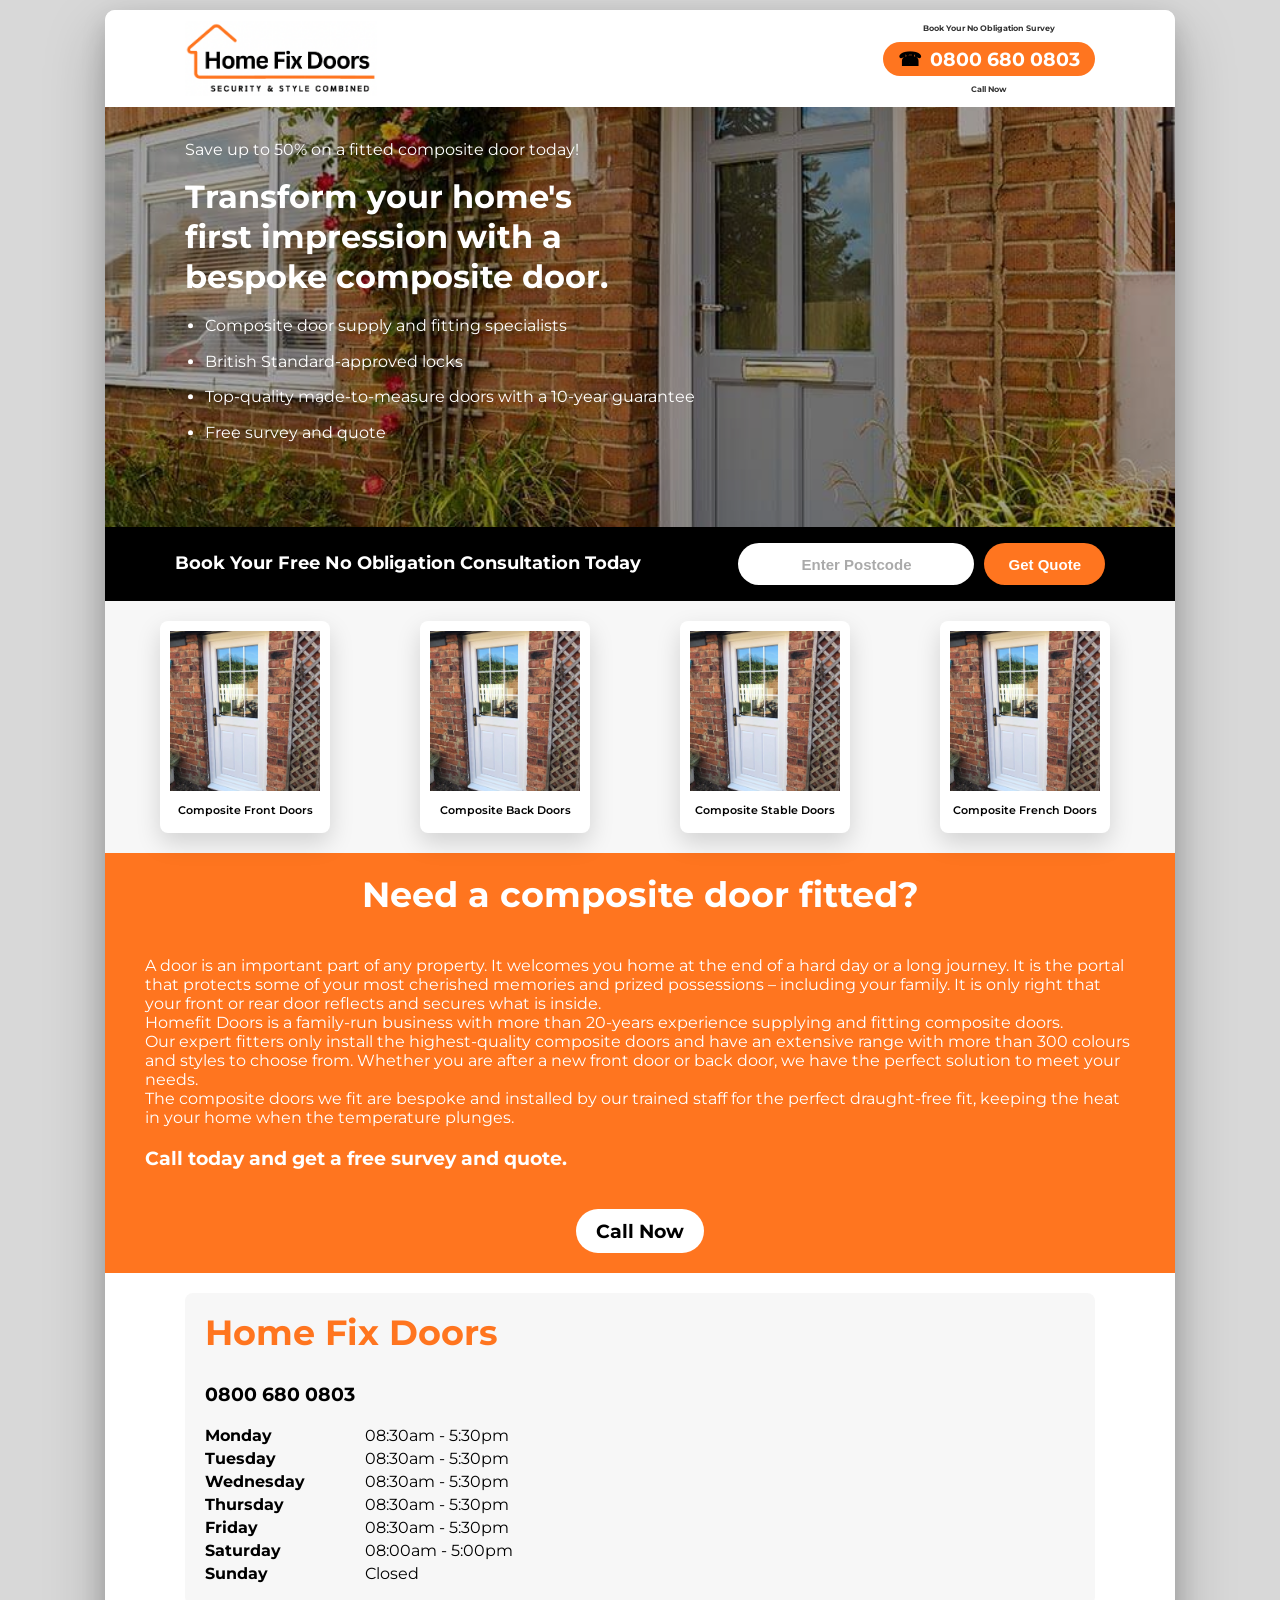
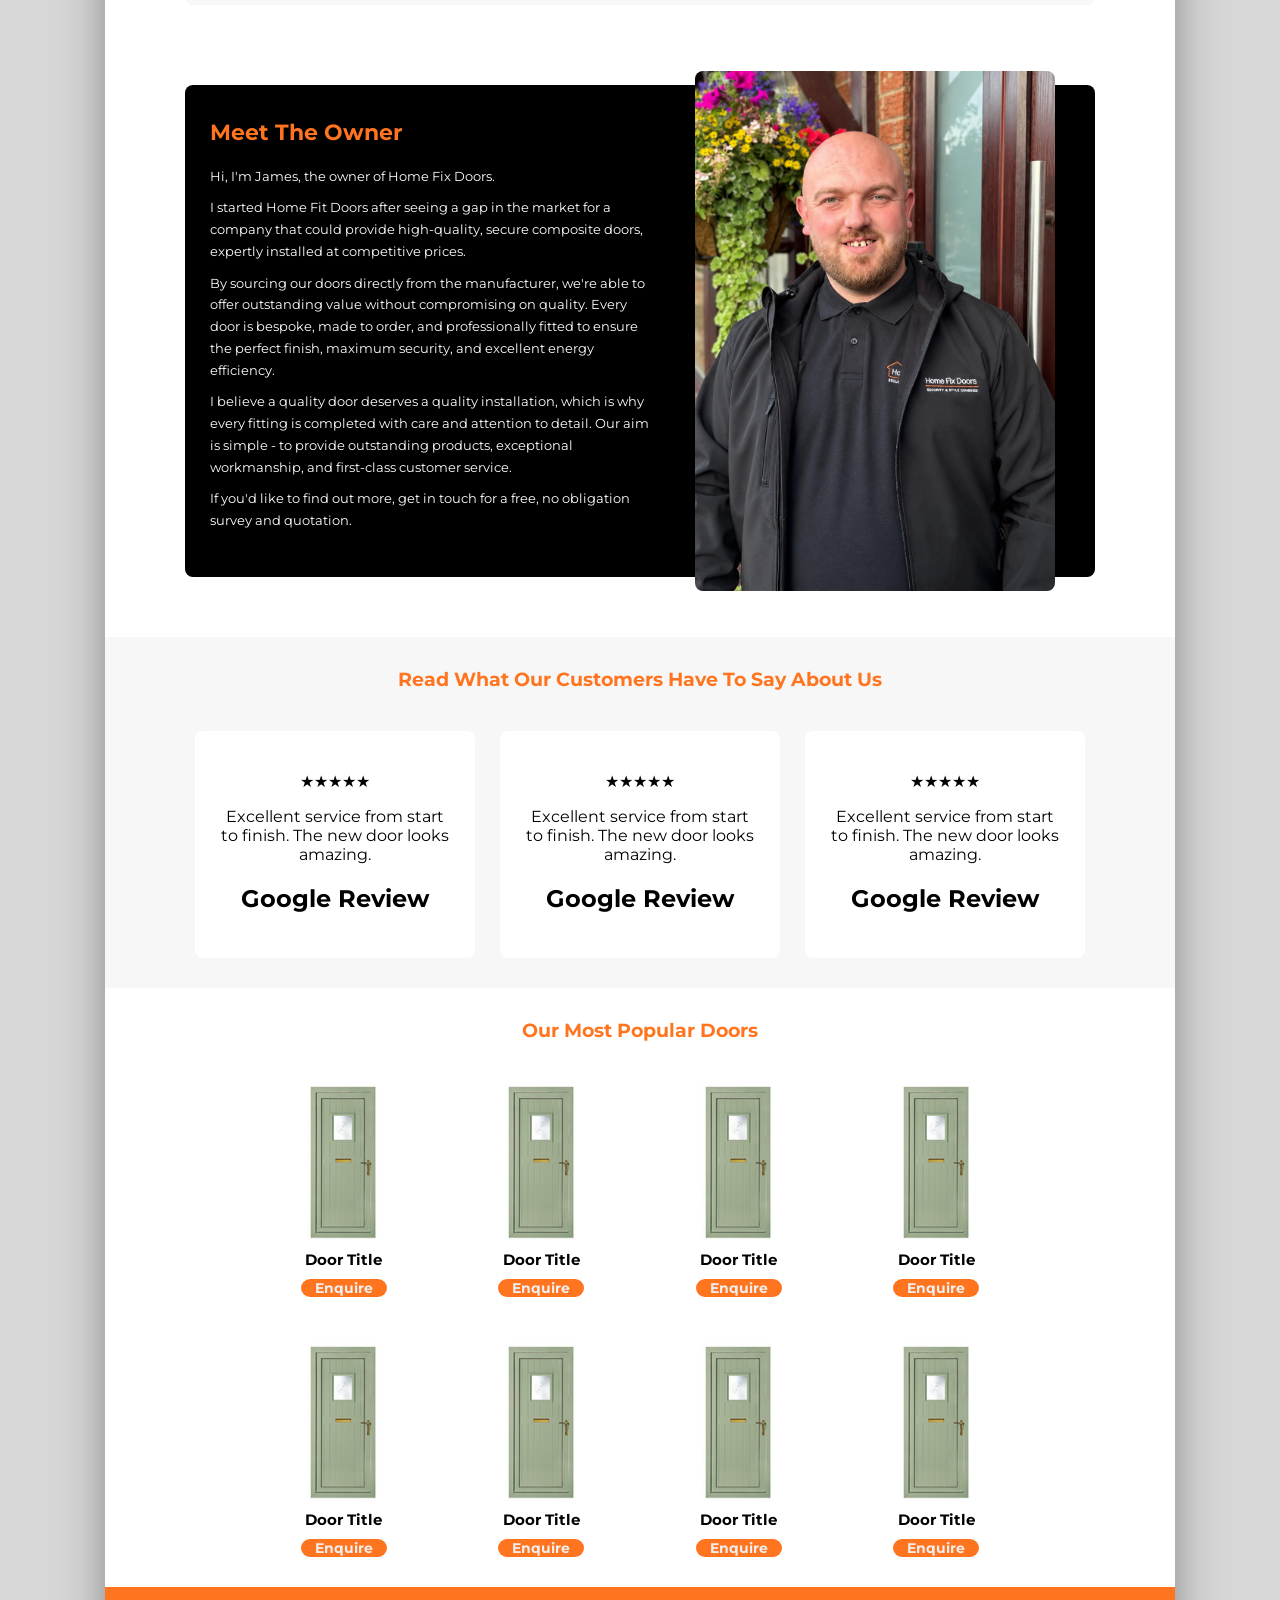
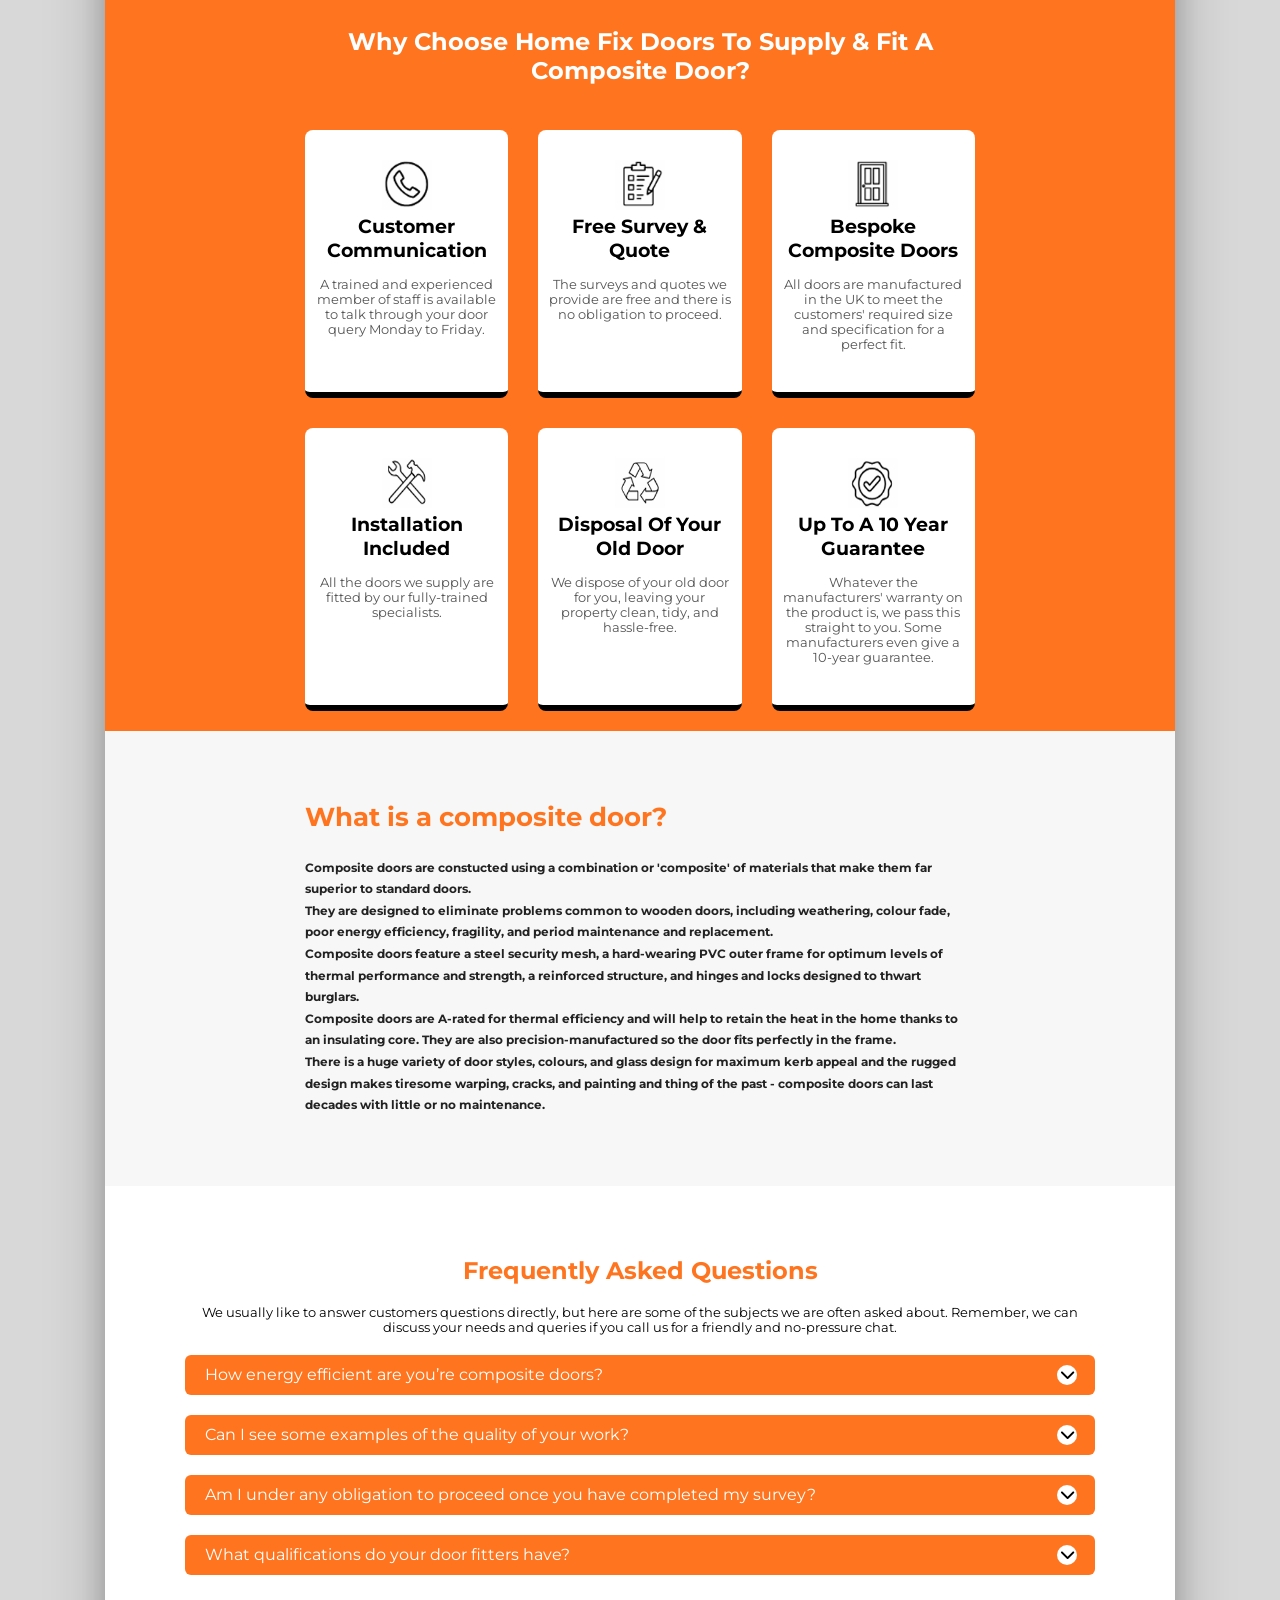
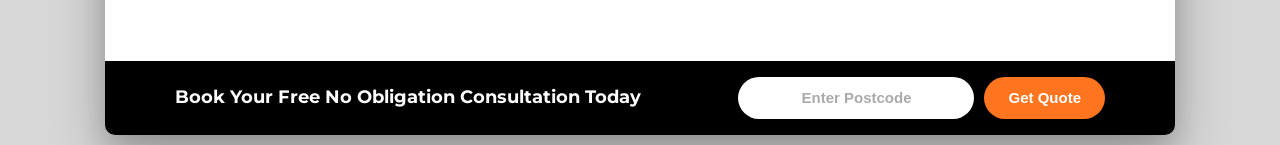
==== commit 2ab3d71b: "index.html now generic Home Page, added html files for other locations" ====
--- a/index.html
+++ b/index.html
@@ -33,9 +33,9 @@
 
                 <p class="phone-text-top">Book Your No Obligation Survey</p>
 
-                <a href="tel:01202123456" class="phone-btn">
+                <a href="tel:0800 680 0803" class="phone-btn">
                     <span class="phone-icon">☎</span>
-                    01202 123456
+                    0800 680 0803
                 </a>
 
                 <p class="phone-text-bottom">Call Now </p>
@@ -51,7 +51,7 @@
 
             <div class="hero-content">
 
-                <p>WELCOME TO HOME FIX DOORS OLDHAM</p>
+                <p>Save up to 50% on a fitted composite door today!</p>
 
                 <h1>Transform your home's<br>
                     first impression with a<br>
@@ -60,7 +60,7 @@
 
 
                 <ul>
-                    <li>Composite door supply and fitting specialists in Oldham</li>
+                    <li>Composite door supply and fitting specialists</li>
                     <li>British Standard-approved locks</li>
                     <li>Top-quality made-to-measure doors with a 10-year guarantee</li>
                     <li>Free survey and quote</li>
@@ -118,19 +118,19 @@
         <section class="fitted-section">
 
             <div class="fitted-section">
-                <h1>Need a composite door fitted in Oldham?</h1>
+                <h1>Need a composite door fitted?</h1>
                 <p>A door is an important part of any property. It welcomes you home at the end of a hard day or a long journey. It is the portal that protects
                    some of your most cherished memories and prized possessions – including your family. It is only right that your front or rear door reflects
                    and secures what is inside.<br>
-                   Homefit Doors in Oldham is a family-run business with more than 20-years experience supplying and fitting composite doors.<br>
+                   Homefit Doors is a family-run business with more than 20-years experience supplying and fitting composite doors.<br>
                    Our expert fitters only install the highest-quality composite doors and have an extensive range with more than 300 colours and styles to
-                   choose from. Whether you are after a new front door or back door in Oldham, we have the perfect solution to meet your needs.<br>
+                   choose from. Whether you are after a new front door or back door, we have the perfect solution to meet your needs.<br>
                    The composite doors we fit are bespoke and installed by our trained staff for the perfect draught-free fit, keeping the heat in your home
                    when the temperature plunges.</p>
                 <br>
                 <h2>Call today and get a free survey and quote.</h2>
                 <br>
-                <a href="tel:01202123456" class="call-btn">
+                <a href="tel:0800 680 0803" class="call-btn">
                     Call Now
                 </a>
             </div>
@@ -143,32 +143,31 @@
                 
                 <div class="opening-text">
                     <h1>Home Fix Doors</h1>
-                    <h2>Oldham</h2>
-                    <h3>01202 123456</h3>
+                    <h3>0800 680 0803</h3>
                     <table class="hours-table">
                         <tr>
                             <td>Monday</td>
-                            <td>07:30am - 7pm</td>
+                            <td>08:30am - 5:30pm</td>
                         </tr>
                         <tr>
                             <td>Tuesday</td>
-                            <td>07:30am - 7pm</td>
+                            <td>08:30am - 5:30pm</td>
                         </tr>
                         <tr>
                             <td>Wednesday</td>
-                            <td>07:30am - 7pm</td>
+                            <td>08:30am - 5:30pm</td>
                         </tr>
                         <tr>
                             <td>Thursday</td>
-                            <td>07:30am - 7pm</td>
+                            <td>08:30am - 5:30pm</td>
                         </tr>
                         <tr>
                             <td>Friday</td>
-                            <td>07:30am - 7pm</td>
+                            <td>08:30am - 5:30pm</td>
                         </tr>
                         <tr>
                             <td>Saturday</td>
-                            <td>Closed</td>
+                            <td>08:00am - 5:00pm</td>
                         </tr>
                         <tr>
                             <td>Sunday</td>
@@ -180,8 +179,8 @@
 
                 <div class="opening-map">
                     <iframe
-                        src="https://www.google.com/maps/embed?pb=!1m18!1m12!1m3!1d37939.385177178665!2d-2.1348767928405836!3d53.53613642011134!2m3!1f0!2f0!3f0!3m2!1i1024!2i768!4f13.1!3m3!1m2!1s0x487bb0aa67777af1%3A0x18b3b8d9a96b3258!2sOldham!5e0!3m2!1sen!2suk!4v1783936540144!5m2!1sen!2suk" width="600" height="450" style="border:0;" allowfullscreen="" loading="lazy" referrerpolicy="strict-origin-when-cross-origin">
-                    </iframe>                                                      
+                        src="https://www.google.com/maps/embed?pb=!1m18!1m12!1m3!1d602386.6152808253!2d-3.210556648539235!3d53.85935489464958!2m3!1f0!2f0!3f0!3m2!1i1024!2i768!4f13.1!3m3!1m2!1s0x487a4d4c5226f5db%3A0xb5497dd10c461b65!2sLancashire!5e0!3m2!1sen!2suk!4v1784022975646!5m2!1sen!2suk" width="600" height="450" style="border:0;" allowfullscreen="" loading="lazy" referrerpolicy="strict-origin-when-cross-origin">
+                    </iframe>                                                                         
                 </div>
 
                 <div class="opening-map">
@@ -310,7 +309,7 @@
 
         <section class="choose-section">
 
-            <h1>Why Choose Home Fix Doors To Supply & Fit A Composite Door In Oldham?</h1>
+            <h1>Why Choose Home Fix Doors To Supply & Fit A Composite Door?</h1>
 
             <div class="choose-grid">
 
@@ -335,7 +334,7 @@
                 <div class="choose-card">
                     <img src="docs/toolicon.png">
                     <h2>Installation Included</h2>
-                    <p>All the doors we supply are fitted by our fully-trained specialists in Oldham.</p>
+                    <p>All the doors we supply are fitted by our fully-trained specialists.</p>
                 </div>
 
                 <div class="choose-card">
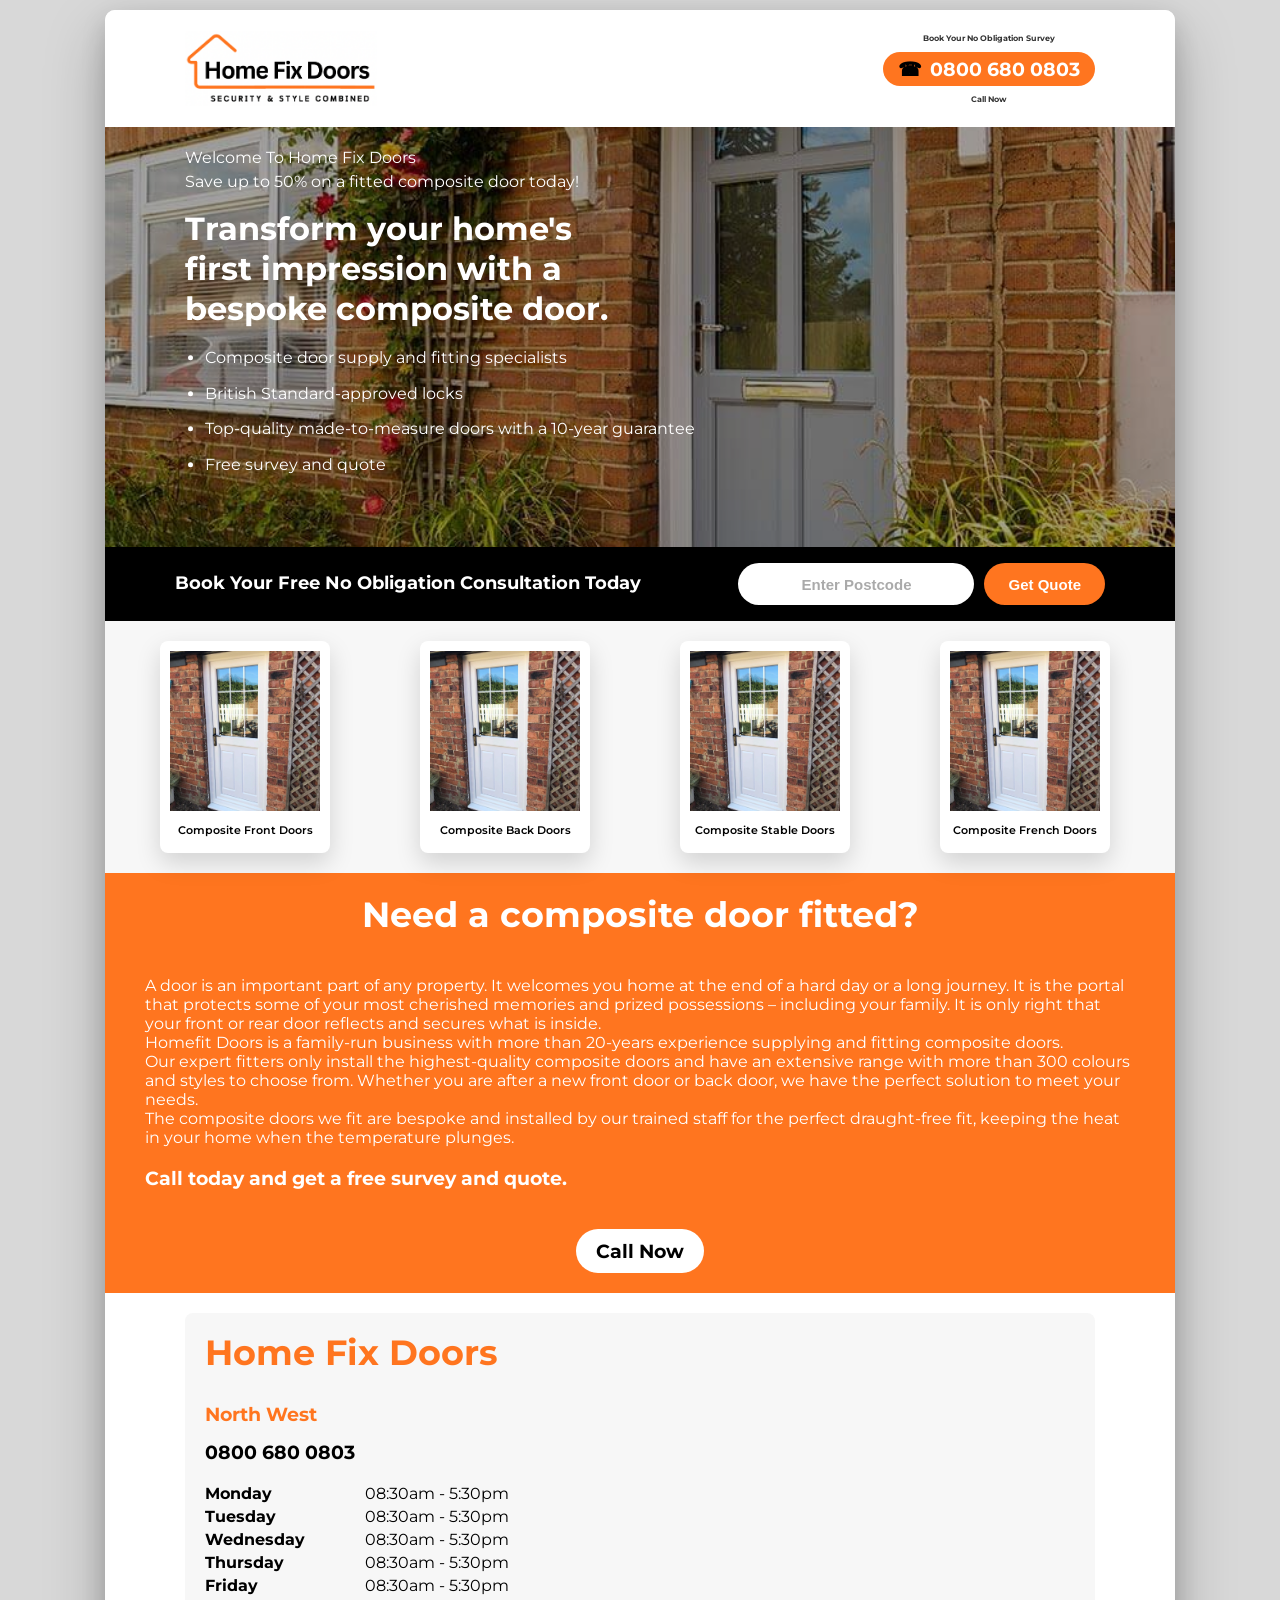
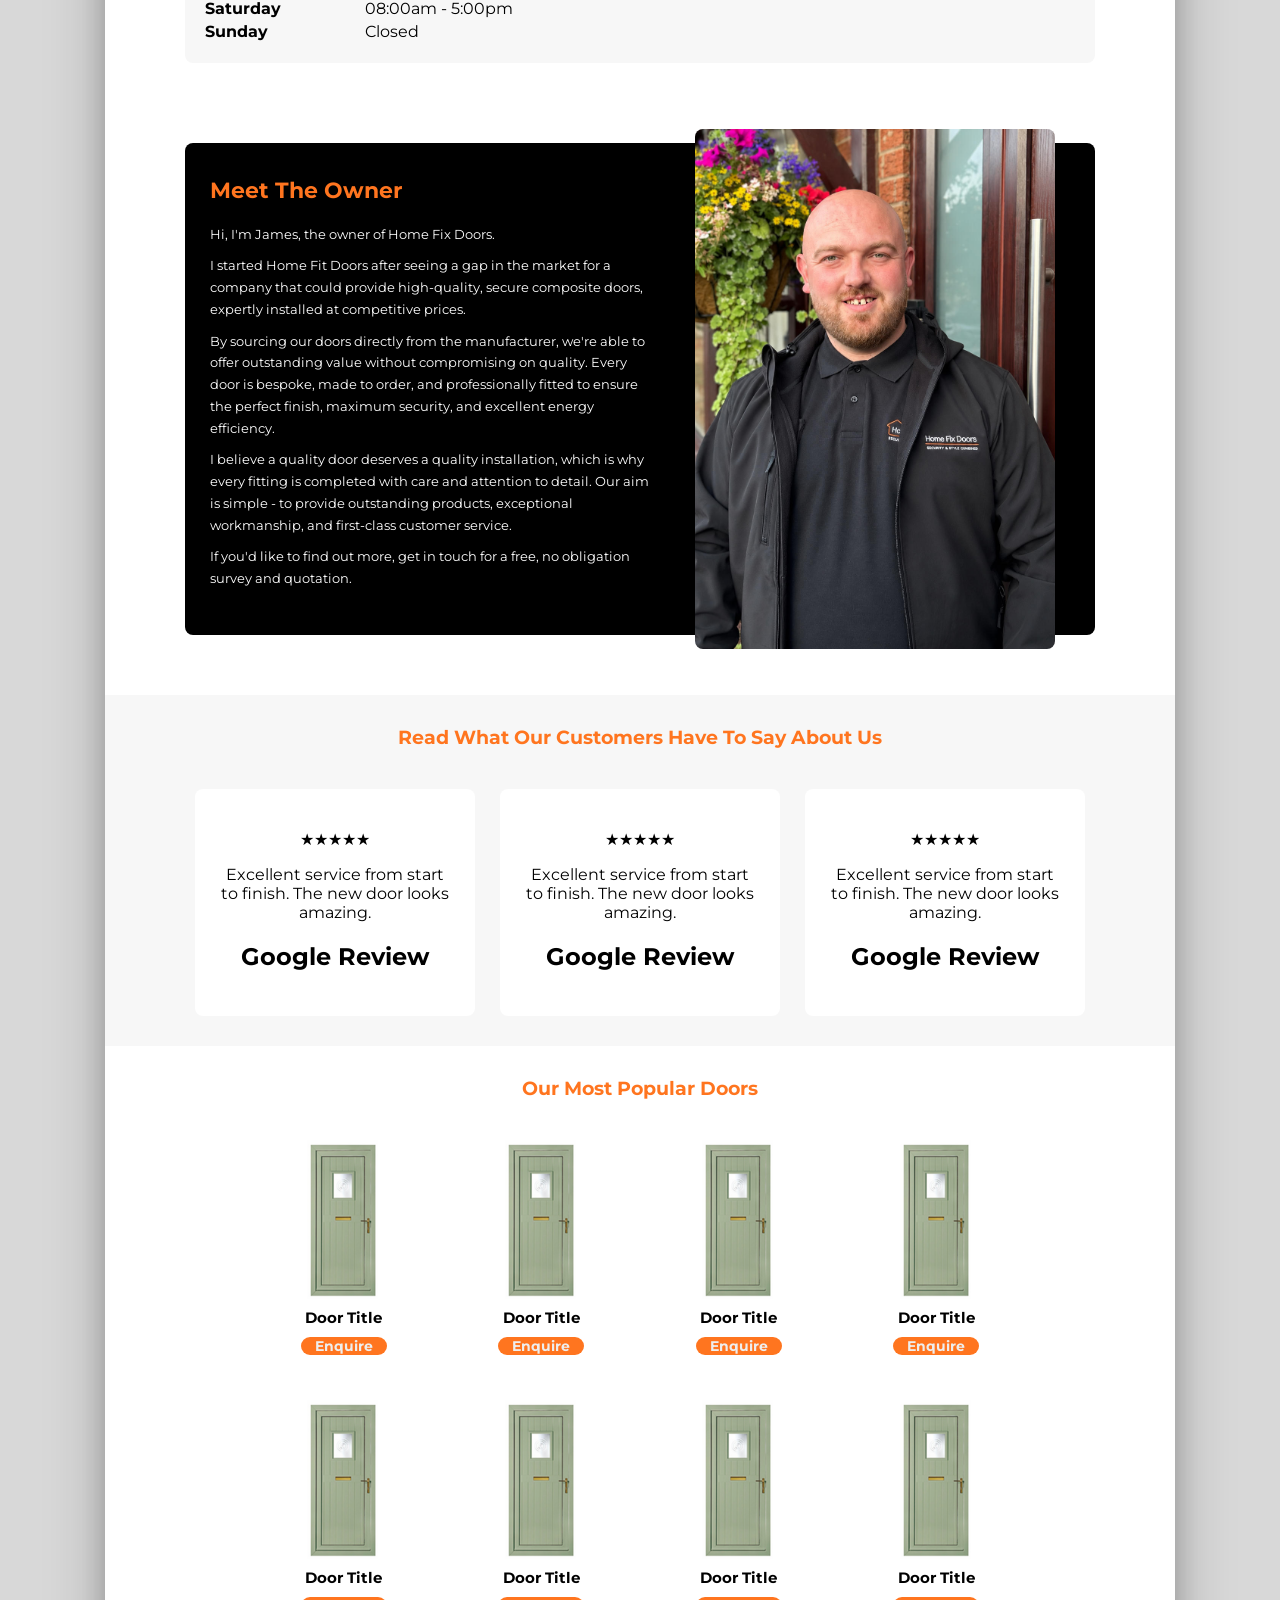
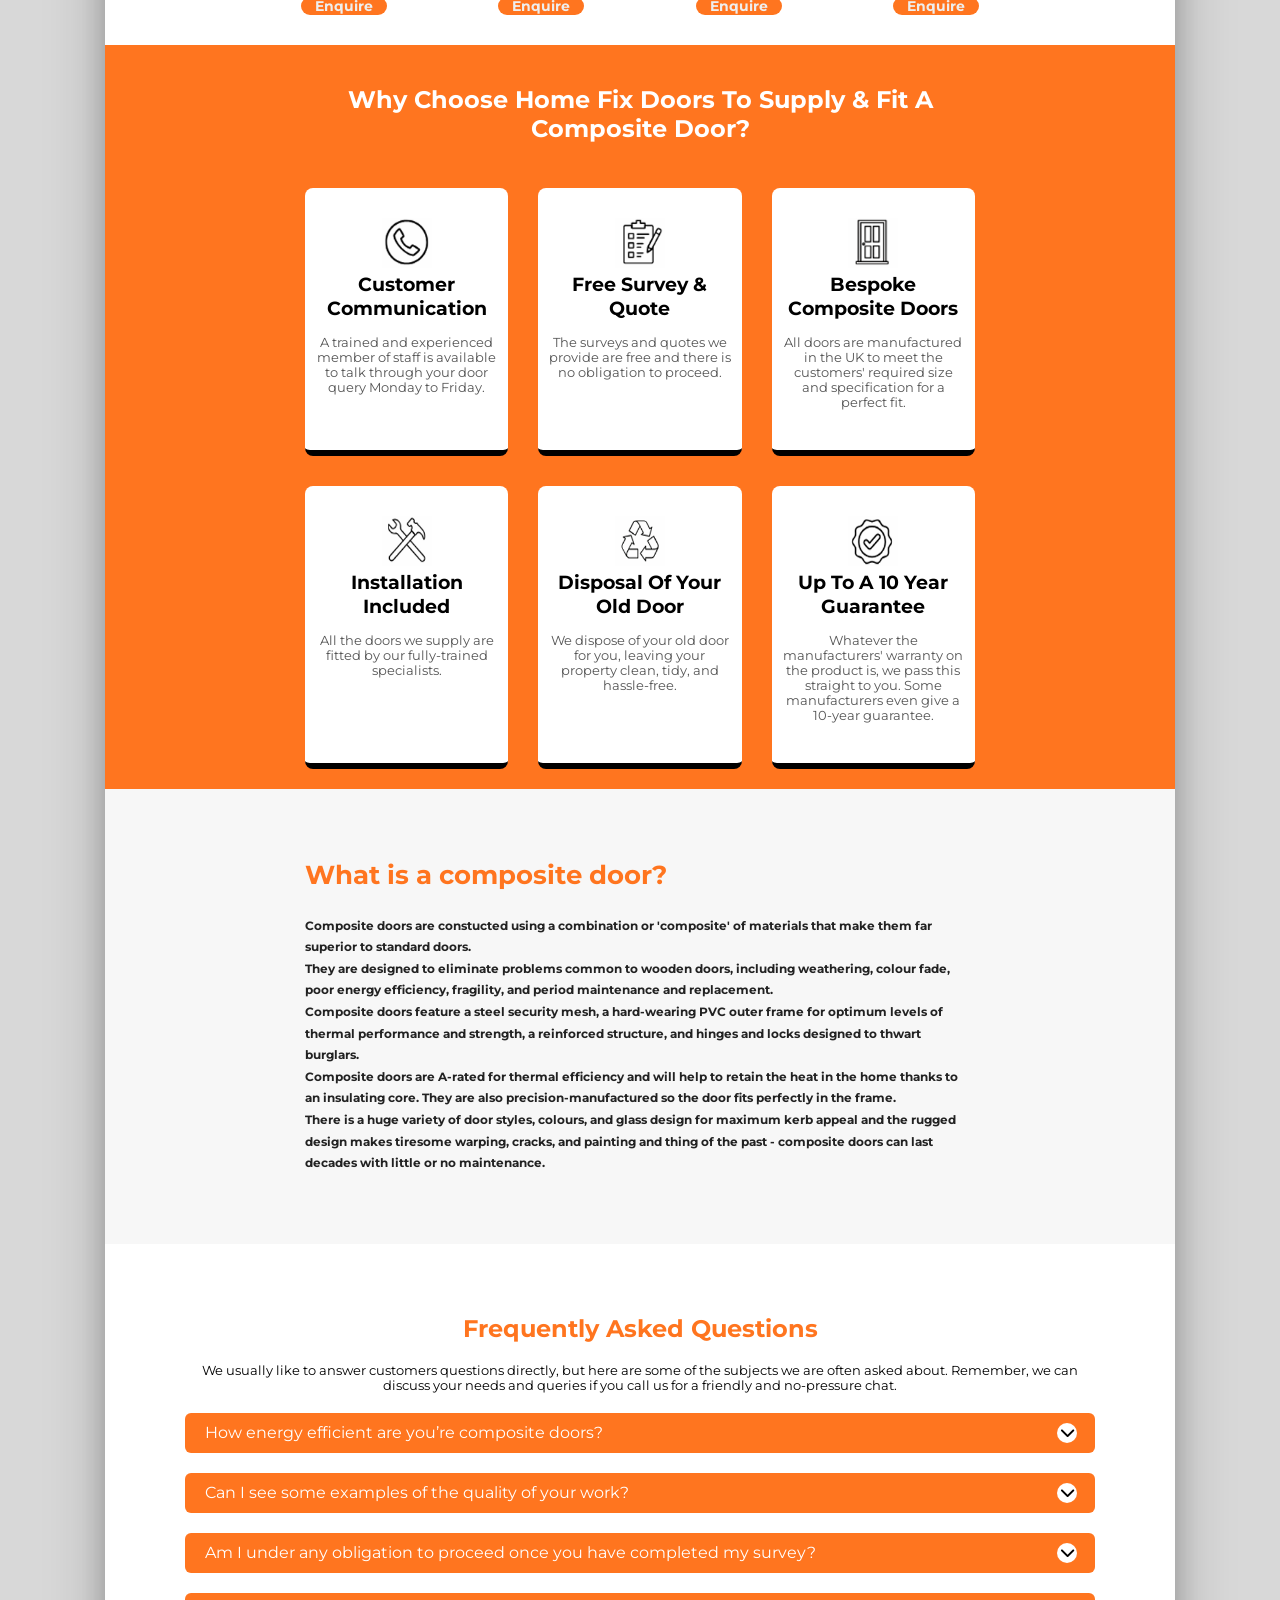
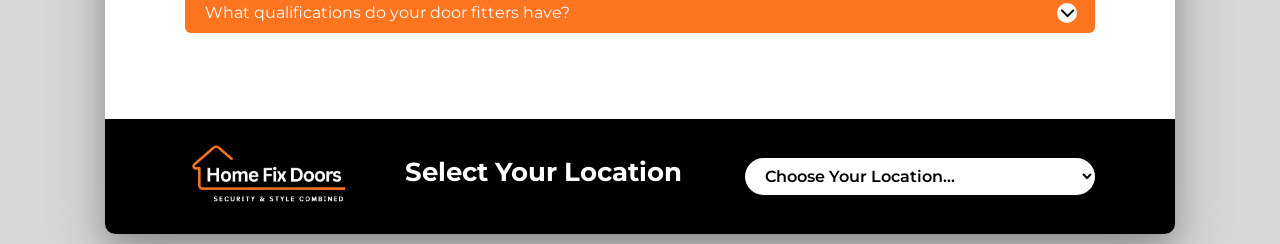
==== commit ded6d793: "Landing Page & All Other 9 Location Pages Draft" ====
--- a/index.html
+++ b/index.html
@@ -51,7 +51,7 @@
 
             <div class="hero-content">
 
-                <p>Save up to 50% on a fitted composite door today!</p>
+                <p>Welcome To Home Fix Doors<br>Save up to 50% on a fitted composite door today!</p>
 
                 <h1>Transform your home's<br>
                     first impression with a<br>
@@ -143,6 +143,7 @@
                 
                 <div class="opening-text">
                     <h1>Home Fix Doors</h1>
+                    <h2>North West</h2>
                     <h3>0800 680 0803</h3>
                     <table class="hours-table">
                         <tr>
@@ -179,8 +180,8 @@
 
                 <div class="opening-map">
                     <iframe
-                        src="https://www.google.com/maps/embed?pb=!1m18!1m12!1m3!1d602386.6152808253!2d-3.210556648539235!3d53.85935489464958!2m3!1f0!2f0!3f0!3m2!1i1024!2i768!4f13.1!3m3!1m2!1s0x487a4d4c5226f5db%3A0xb5497dd10c461b65!2sLancashire!5e0!3m2!1sen!2suk!4v1784022975646!5m2!1sen!2suk" width="600" height="450" style="border:0;" allowfullscreen="" loading="lazy" referrerpolicy="strict-origin-when-cross-origin">
-                    </iframe>                                                                         
+                        src="https://www.google.com/maps/embed?pb=!1m14!1m12!1m3!1d255447.30771231797!2d-2.630285326175448!3d53.49920519444699!2m3!1f0!2f0!3f0!3m2!1i1024!2i768!4f13.1!5e0!3m2!1sen!2suk!4v1784033488726!5m2!1sen!2suk" width="600" height="450" style="border:0;" allowfullscreen="" loading="lazy" referrerpolicy="strict-origin-when-cross-origin">
+                    </iframe>                                                                                           
                 </div>
 
                 <div class="opening-map">
@@ -478,19 +479,31 @@
 
         </section>
 
-        <section class="quote-banner">
-
-            <div class="banner-content">
-                <h2>Book Your Free No Obligation Consultation Today</h2>
-
-                <form class="quote-form">
-                    <input
-                        type="text"
-                        placeholder="Enter Postcode"
-                    />
-
-                    <button type="submit">Get Quote</button>
-                </form>
+        <section class="locations-section">
+
+            <div class="locations-content">
+
+                <img class="logoblack" src="docs/logoblack.png">
+
+                <div class="locations-text">
+                    <h1>Select Your Location</h1>
+                </div>
+
+                <select class="location-select">
+                    <option value="">Choose Your Location...</option>
+
+                    <option value="birkenhead.html">Birkenhead</option>
+                    <option value="liverpool.html">Liverpool</option>
+                    <option value="runcorn.html">Runcorn</option>
+                    <option value="skelmersdale.html">Skelmersdale</option>
+                    <option value="sthelens.html">St Helens</option>
+                    <option value="warrington.html">Warrington</option>
+                    <option value="widnes.html">Widnes</option>
+                    <option value="wirral.html">Wirral</option>
+                    <option value="wallasey.html">Wallasey</option>
+
+                </select>
+
             </div>
 
         </section>
--- a/style.css
+++ b/style.css
@@ -33,7 +33,7 @@
     justify-content: space-between;
     align-items: center;
 
-    padding: 5px 80px;
+    padding: 15px 80px;
     background: white;
 }
 
@@ -699,6 +699,59 @@
 }
 
 
+/* CSS styling for the locations banner section */
+
+
+.locations-section {
+    background: #000;
+    color: #fff;
+    padding: 20px 80px;
+}
+
+.locations-content {
+    display: flex;
+    justify-content: space-between;
+    align-items: center;
+    gap: 50px;
+}
+
+.locations-text {
+    flex: 1;
+}
+
+.locations-text h1 {
+    margin: 0 0 8px;
+    color: #fff;
+    font-size: 1.6rem;
+    line-height: 1.2;
+}
+
+.location-select {
+    width: 350px;
+    padding: 8px 16px;
+
+    background: #fff;
+    color: #000;
+
+    border: none;
+    border-radius: 50px;
+
+    font-family: inherit;
+    font-size: 1rem;
+    font-weight: 600;
+
+    cursor: pointer;
+}
+
+.location-select:focus {
+    outline: 3px solid #fff;
+    outline-offset: 3px;
+}
+
+.logoblack {
+    height: 75px;
+    width: auto;
+}
 
 
 /* CSS Styling to make page responsive on middle size tablet size screens - Anything up to 900 pixels */
@@ -847,6 +900,28 @@
         font-size: 1rem;
         line-height: 1.5;
     }
+
+    .locations-section {
+        padding: 20px 40px;
+    }
+
+    .locations-content {
+        gap: 30px;
+    }
+
+    .locations-text h1 {
+        font-size: 1.6rem;
+        margin: 0;
+    }
+
+    .location-select-wrapper {
+        width: 280px;
+    }
+
+    .location-select {
+        padding: 9px 16px;
+        font-size: 0.95rem;
+    }
 }
 
 
@@ -1077,4 +1152,31 @@
         font-size: 0.95rem;
         line-height: 1.5;
     }
+
+    .locations-section {
+        padding: 20px;
+    }
+
+    .locations-content {
+        flex-direction: column;
+        align-items: center;
+        text-align: center;
+        gap: 15px;
+    }
+
+    .locations-text h1 {
+        font-size: 1.4rem;
+        margin: 0;
+    }
+
+    .location-select-wrapper {
+        width: 100%;
+        max-width: 320px;
+    }
+
+    .location-select {
+        width: 100%;
+        padding: 9px 16px;
+        font-size: 0.9rem;
+    }
 }
